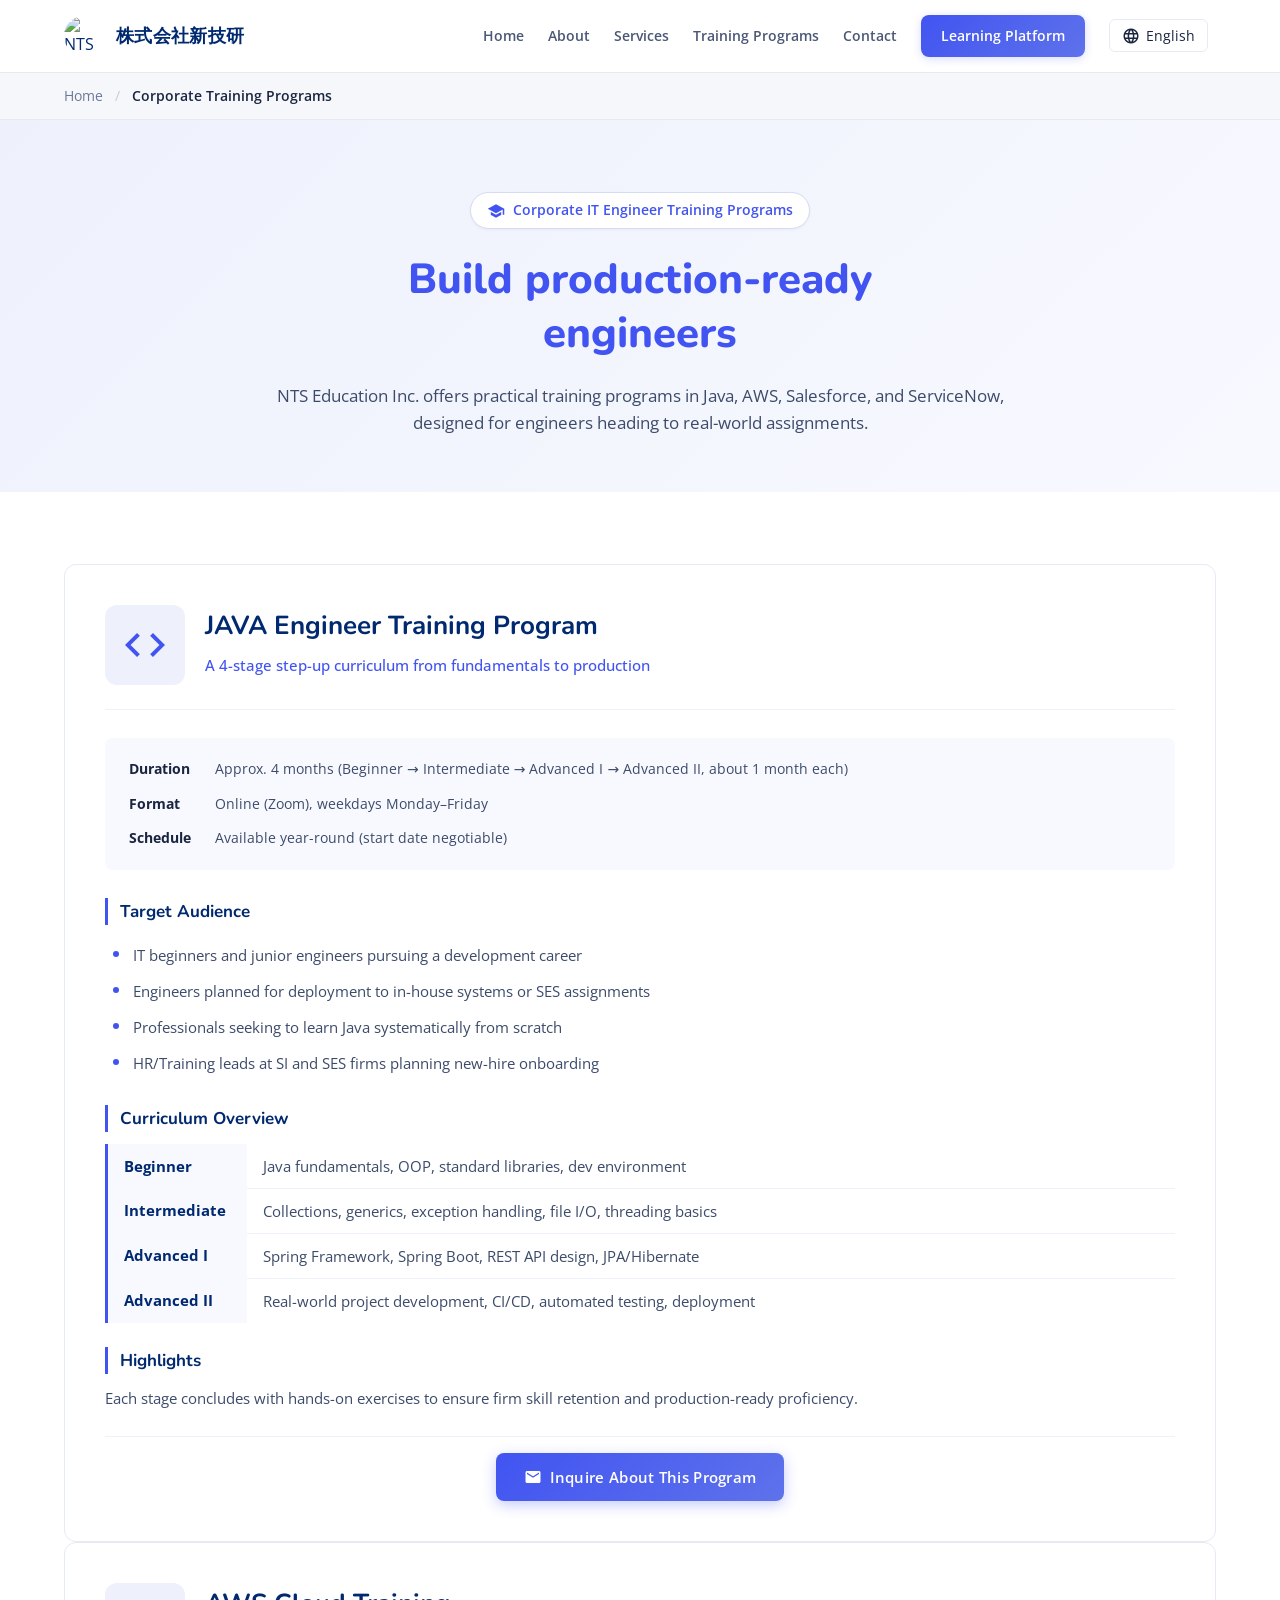
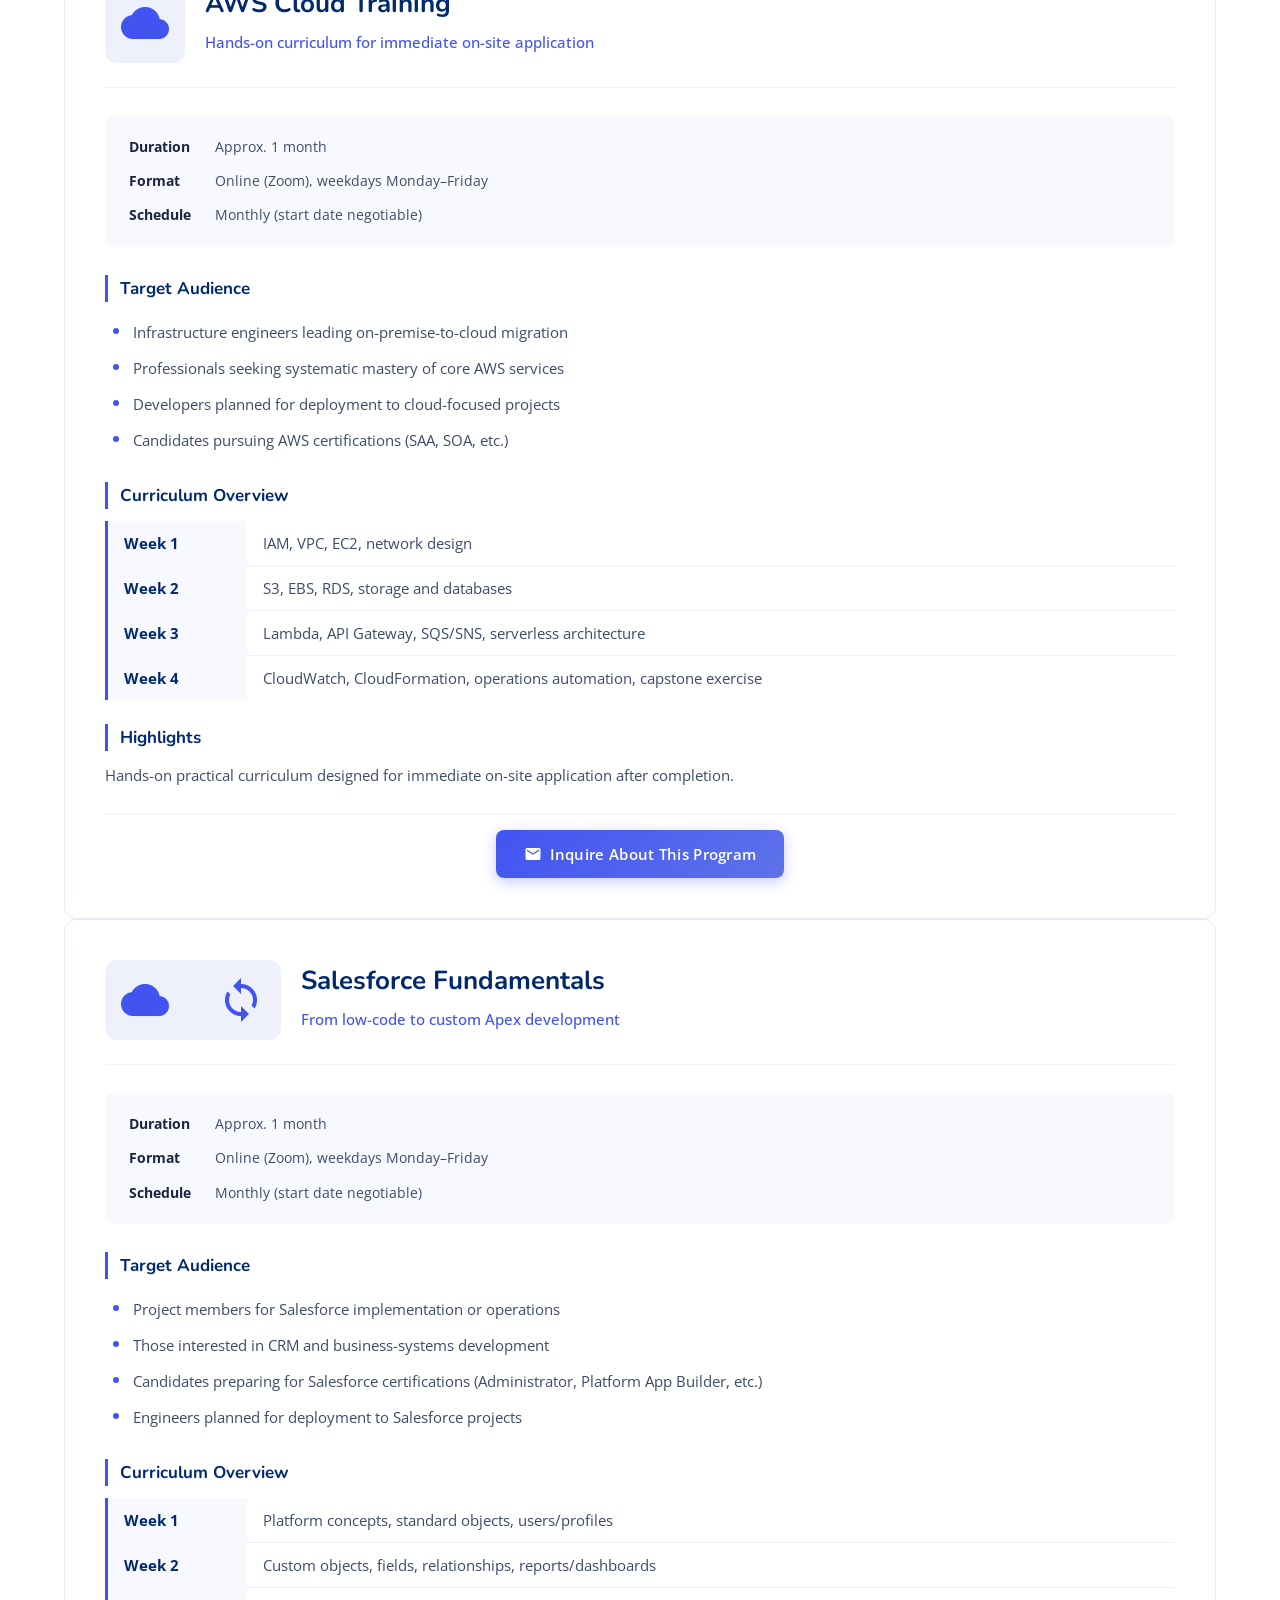
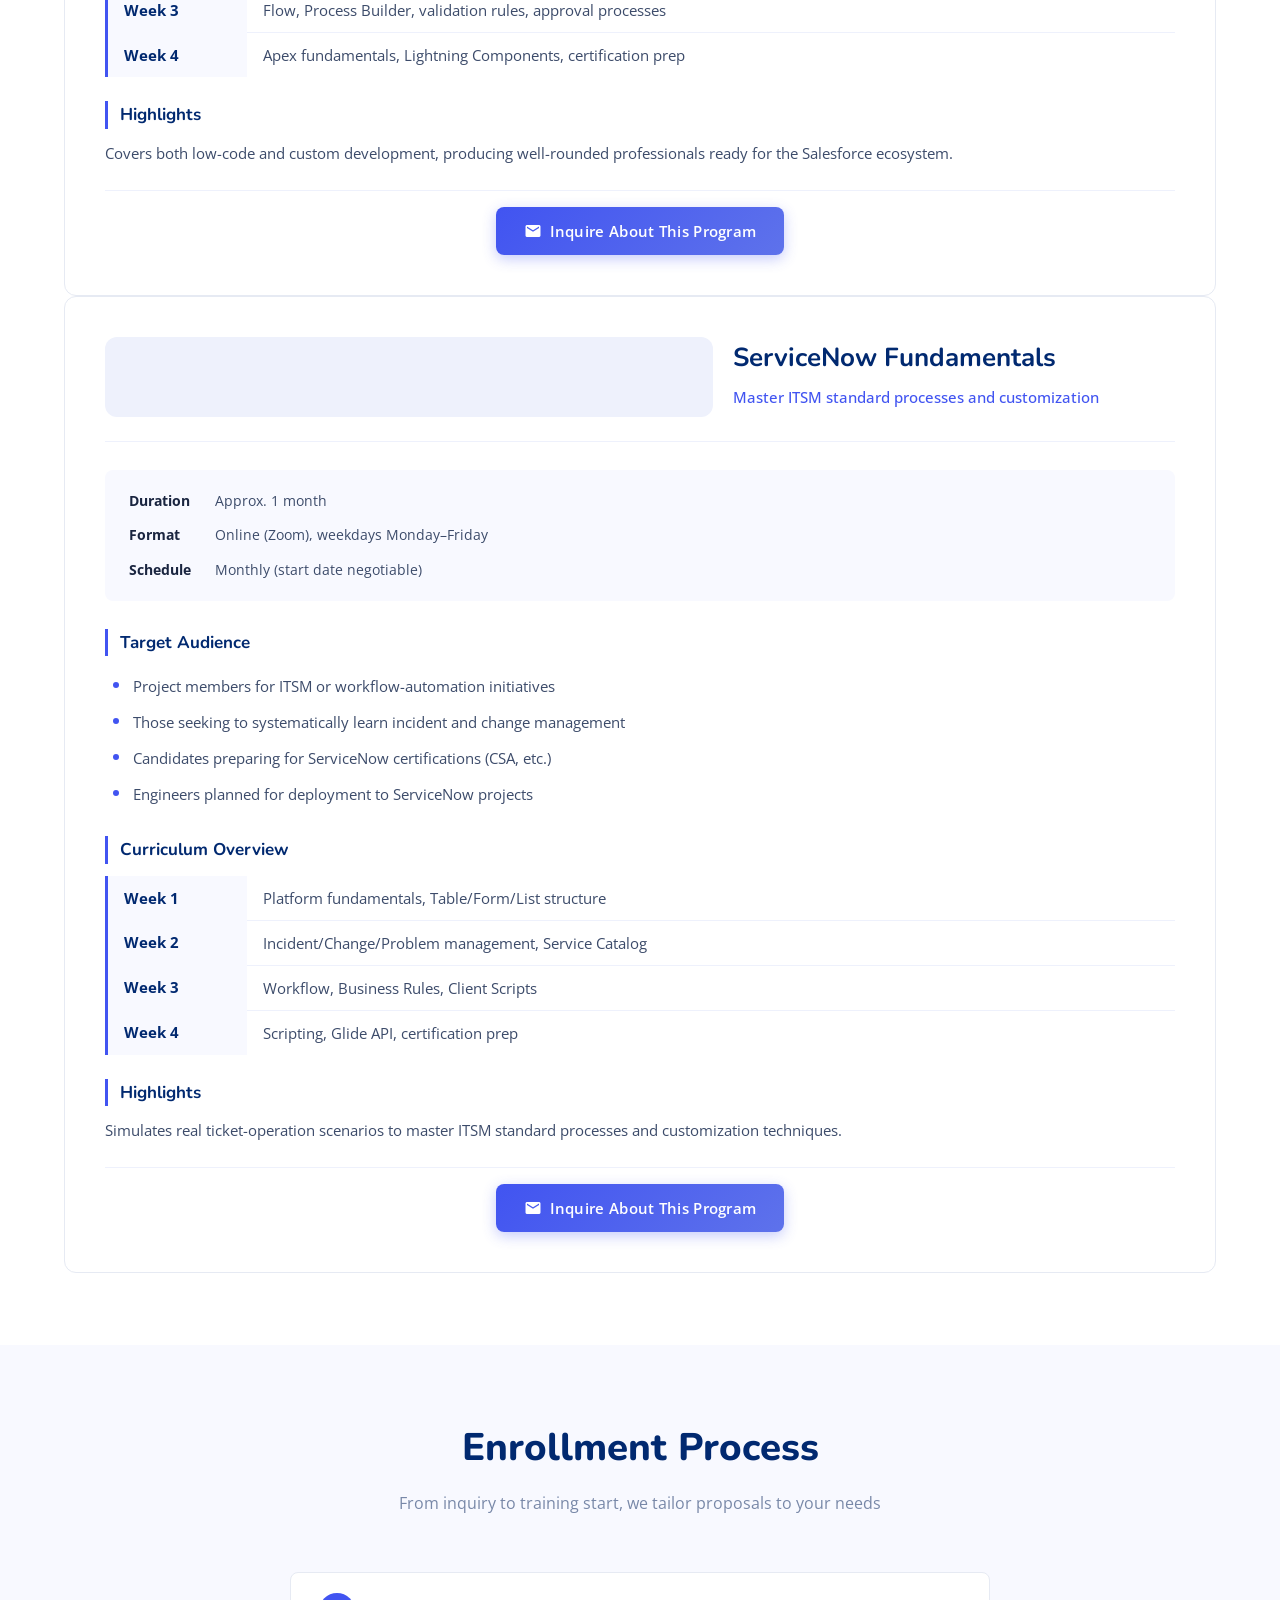
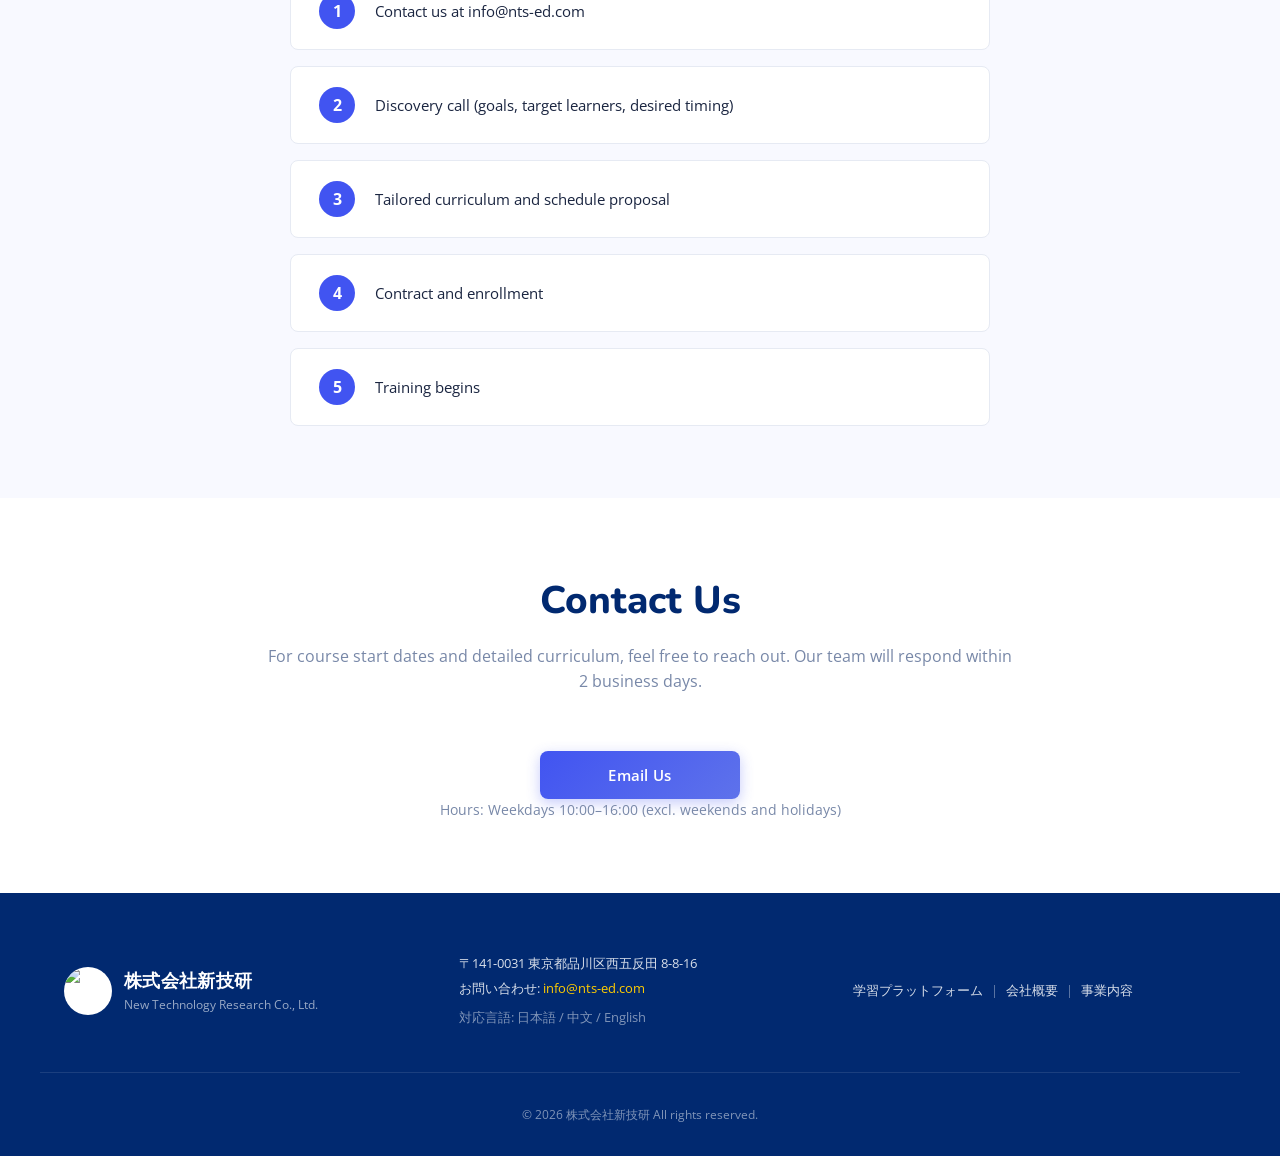
==== training-programs.html @ 1d61ea05 "feat: add corporate training programs page (JAVA/AWS/Salesforce/ServiceNow) New /training-programs.h" ====
<!DOCTYPE html>
<html lang="ja">

<head>
  <meta charset="utf-8">
  <meta content="width=device-width, initial-scale=1.0" name="viewport">

  <title>法人向け IT 研修プログラム — 株式会社新技研</title>
  <meta name="description" content="JAVA / AWS / Salesforce / ServiceNow の 4 分野で、企業の現場配属を見据えた実践的な研修プログラムを提供しています。">
  <meta name="keywords" content="IT研修, Java研修, AWS研修, Salesforce研修, ServiceNow研修, 法人研修, 企業研修, 株式会社新技研">

  <!-- Favicons -->
  <link href="assets/img/favicon.png" rel="icon">
  <link href="assets/img/apple-touch-icon.png" rel="apple-touch-icon">

  <!-- Google Fonts -->
  <link href="https://fonts.googleapis.com/css?family=Open+Sans:300,300i,400,400i,600,600i,700,700i|Nunito:300,300i,400,400i,600,600i,700,700i,800,800i&display=swap" rel="stylesheet">

  <!-- Material Icons -->
  <link href="https://fonts.googleapis.com/icon?family=Material+Icons" rel="stylesheet">

  <link href="assets/css/style.css" rel="stylesheet">
  <link href="assets/css/training-programs.css" rel="stylesheet">
</head>

<body>

  <!-- ======= Header ======= -->
  <header class="site-header">
    <div class="container header-inner">
      <a href="index.html" class="brand">
        <img src="assets/img/logo.png" alt="NTS" class="brand-icon">
        <span class="brand-name">株式会社新技研</span>
      </a>
      <nav class="header-nav">
        <a href="index.html" id="nav-home">トップ</a>
        <a href="index.html#about" id="nav-about">会社概要</a>
        <a href="index.html#services" id="nav-services">事業内容</a>
        <a href="training-programs.html" id="nav-training" class="active">研修プログラム</a>
        <a href="index.html#contact" id="nav-contact">お問い合わせ</a>
        <a href="https://learn.nts-ed.com" id="nav-platform" class="cta-link" target="_blank" rel="noopener">学習プラットフォーム</a>

        <div class="lang-switcher">
          <button class="lang-toggle" id="lang-toggle" aria-label="Language">
            <span class="material-icons">language</span>
            <span id="lang-current">日本語</span>
          </button>
          <div class="lang-menu" id="lang-menu">
            <button class="lang-option" data-lang="ja">日本語</button>
            <button class="lang-option" data-lang="zh">中文</button>
            <button class="lang-option" data-lang="en">English</button>
          </div>
        </div>
      </nav>
      <button class="mobile-toggle" aria-label="メニュー" onclick="document.querySelector('.header-nav').classList.toggle('open')">
        <span class="material-icons">menu</span>
      </button>
    </div>
  </header>

  <!-- ======= Breadcrumb ======= -->
  <nav class="breadcrumb">
    <div class="container breadcrumb-inner">
      <a href="index.html" id="breadcrumb-home">トップ</a>
      <span class="breadcrumb-sep">/</span>
      <span class="breadcrumb-current" id="breadcrumb-current">法人向け研修プログラム</span>
    </div>
  </nav>

  <main>
    <!-- ======= Hero ======= -->
    <section class="training-hero">
      <div class="container">
        <div class="hero-badge">
          <span class="material-icons">school</span>
          <span id="hero-badge">法人向け IT 研修プログラム</span>
        </div>
        <h1 class="hero-title">
          <span id="hero-title-1">実務で即戦力となる</span><br>
          <span id="hero-title-2">エンジニアを育成</span>
        </h1>
        <p class="hero-subtitle" id="hero-subtitle">
          株式会社新技研（NTS Education）は、Java / AWS / Salesforce / ServiceNow の 4 分野で、企業の現場配属を見据えた実践的な研修プログラムを提供しています。
        </p>
      </div>
    </section>

    <!-- ======= Programs ======= -->
    <section class="programs-section">
      <div class="container">
        <div id="programs-list"></div>
      </div>
    </section>

    <!-- ======= Flow ======= -->
    <section class="flow-section">
      <div class="container">
        <h2 class="section-title text-center" id="flow-title">受講までの流れ</h2>
        <p class="section-subtitle text-center" id="flow-subtitle">お問い合わせから受講開始まで、個別のご要望に合わせてご提案します</p>
        <ol class="flow-steps" id="flow-steps"></ol>
      </div>
    </section>

    <!-- ======= Contact ======= -->
    <section class="training-contact">
      <div class="container narrow text-center">
        <h2 class="section-title" id="contact-title">お問い合わせ</h2>
        <p class="section-subtitle" id="contact-subtitle">
          各コースの開講時期や詳細カリキュラムについては、お気軽にお問い合わせください。担当者より 2 営業日以内にご連絡いたします。
        </p>
        <a href="mailto:info@nts-ed.com" class="btn btn-primary" id="contact-button">メールで問い合わせる</a>
        <p class="contact-hours" id="contact-hours">受付時間: 平日 10:00〜16:00（土日祝を除く）</p>
      </div>
    </section>
  </main>

  <!-- ======= Footer ======= -->
  <footer class="site-footer">
    <div class="container footer-inner">
      <div class="footer-brand">
        <img src="assets/img/logo.png" alt="NTS" class="brand-icon">
        <div>
          <div class="brand-name">株式会社新技研</div>
          <div class="brand-en">New Technology Research Co., Ltd.</div>
        </div>
      </div>
      <div class="footer-info">
        <p>〒141-0031 東京都品川区西五反田 8-8-16</p>
        <p>お問い合わせ: <a href="mailto:info@nts-ed.com">info&#64;nts-ed.com</a></p>
        <p class="footer-meta">対応言語: 日本語 / 中文 / English</p>
      </div>
      <div class="footer-links">
        <a href="https://learn.nts-ed.com" target="_blank" rel="noopener">学習プラットフォーム</a>
        <span class="sep">|</span>
        <a href="index.html#about">会社概要</a>
        <span class="sep">|</span>
        <a href="index.html#services">事業内容</a>
      </div>
    </div>
    <div class="copyright">
      &copy; <span id="year"></span> 株式会社新技研 All rights reserved.
    </div>
  </footer>

  <script src="assets/js/training-programs.js"></script>
</body>

</html>
---- assets/css/style.css ----
/*
 * NTS Education — clean professional landing page
 * Matches the style of learn.nts-ed.com (Edu B2C LandingPage)
 */

* {
  box-sizing: border-box;
  margin: 0;
  padding: 0;
}

html {
  scroll-behavior: smooth;
}

body {
  font-family: 'Open Sans', system-ui, -apple-system, sans-serif;
  color: #1a2540;
  line-height: 1.6;
  background: #fff;
}

a {
  color: #4154f1;
  text-decoration: none;
  transition: color 0.2s;
}

a:hover {
  color: #5e72eb;
}

img {
  max-width: 100%;
  display: block;
}

.container {
  max-width: 1200px;
  margin: 0 auto;
  padding: 0 24px;
}
.container.narrow {
  max-width: 800px;
}
.text-center {
  text-align: center;
}

/* ── Header ─────────────────────────────── */
.site-header {
  position: sticky;
  top: 0;
  z-index: 100;
  background: rgba(255, 255, 255, 0.95);
  backdrop-filter: saturate(180%) blur(10px);
  border-bottom: 1px solid #e6eaf3;
}

.header-inner {
  display: flex;
  justify-content: space-between;
  align-items: center;
  height: 72px;
  flex-wrap: wrap;
  gap: 12px;
}

.brand {
  display: flex;
  align-items: center;
  gap: 12px;
  color: #012970;
}

.brand-icon {
  width: 40px;
  height: 40px;
  border-radius: 50%;
  background: #fff;
}

.brand-name {
  font-size: 18px;
  font-weight: 700;
  letter-spacing: 0.3px;
  font-family: 'Nunito', sans-serif;
}

.header-nav {
  display: flex;
  align-items: center;
  gap: 24px;
}

.header-nav a {
  color: #4a5876;
  font-size: 14px;
  font-weight: 600;
  padding: 8px 0;
  transition: color 0.2s;
}

.header-nav a:hover {
  color: #4154f1;
}

.header-nav a.cta-link {
  background: linear-gradient(135deg, #4154f1 0%, #5e72eb 100%);
  color: #fff;
  padding: 10px 20px;
  border-radius: 8px;
  box-shadow: 0 2px 8px rgba(65, 84, 241, 0.2);
}

.header-nav a.cta-link:hover {
  color: #fff;
  transform: translateY(-1px);
  box-shadow: 0 4px 12px rgba(65, 84, 241, 0.3);
}

.mobile-toggle {
  display: none;
  background: none;
  border: none;
  cursor: pointer;
  color: #012970;
}

/* ── Hero ───────────────────────────────── */
.hero {
  background: linear-gradient(135deg, #f5f7ff 0%, #e8f2ff 100%);
  padding: 96px 0 112px;
  text-align: center;
}

.hero-inner {
  max-width: 820px;
  margin: 0 auto;
}

.hero-badge {
  display: inline-flex;
  align-items: center;
  gap: 6px;
  padding: 8px 18px;
  background: #fff;
  border: 1px solid #d4dcef;
  border-radius: 999px;
  font-size: 13px;
  color: #012970;
  margin-bottom: 24px;
  box-shadow: 0 1px 3px rgba(1, 41, 112, 0.05);
}

.badge-icon {
  font-size: 16px;
  color: #4154f1;
}

.hero-title {
  font-size: clamp(2rem, 5vw, 3.4rem);
  font-weight: 800;
  line-height: 1.25;
  color: #012970;
  margin: 0 0 24px;
  font-family: 'Nunito', 'Open Sans', sans-serif;
}

.hero-highlight {
  background: linear-gradient(135deg, #4154f1 0%, #5e72eb 100%);
  -webkit-background-clip: text;
  background-clip: text;
  color: transparent;
}

.hero-subtitle {
  font-size: 18px;
  color: #4a5876;
  max-width: 680px;
  margin: 0 auto 16px;
}

.hero-note {
  font-size: 14px;
  color: #7888a8;
  max-width: 680px;
  margin: 0 auto 32px;
}

.hero-cta {
  display: flex;
  gap: 16px;
  justify-content: center;
  flex-wrap: wrap;
}

.btn {
  display: inline-flex;
  align-items: center;
  justify-content: center;
  min-width: 200px;
  height: 48px;
  padding: 0 28px;
  border-radius: 8px;
  font-size: 15px;
  font-weight: 600;
  letter-spacing: 0.3px;
  cursor: pointer;
  border: none;
  transition: transform 0.2s, box-shadow 0.2s;
  text-decoration: none;
}

.btn-primary {
  background: linear-gradient(135deg, #4154f1 0%, #5e72eb 100%);
  color: #fff;
  box-shadow: 0 4px 14px rgba(65, 84, 241, 0.3);
}

.btn-primary:hover {
  color: #fff;
  transform: translateY(-2px);
  box-shadow: 0 6px 18px rgba(65, 84, 241, 0.4);
}

.btn-outline {
  background: #fff;
  color: #4154f1;
  border: 2px solid #4154f1;
}

.btn-outline:hover {
  background: #f0f4ff;
  color: #4154f1;
  transform: translateY(-2px);
}

/* ── Section base ───────────────────────── */
.section {
  padding: 96px 0;
}

.section:nth-of-type(even) {
  background: #f7f9fc;
}

.section-title {
  text-align: center;
  font-size: clamp(1.8rem, 3vw, 2.4rem);
  font-weight: 800;
  color: #012970;
  margin: 0 0 12px;
  font-family: 'Nunito', sans-serif;
}

.section-subtitle {
  text-align: center;
  color: #7888a8;
  margin: 0 0 56px;
  font-size: 16px;
}

/* ── About ──────────────────────────────── */
.about-text {
  max-width: 760px;
  margin: 0 auto 48px;
  text-align: center;
}

.about-text p {
  color: #4a5876;
  font-size: 16px;
  margin-bottom: 16px;
  line-height: 1.8;
}

.company-info {
  max-width: 760px;
  margin: 0 auto;
  background: #fff;
  border: 1px solid #e6eaf3;
  border-radius: 12px;
  box-shadow: 0 2px 8px rgba(1, 41, 112, 0.04);
  overflow: hidden;
}

.company-info table {
  width: 100%;
  border-collapse: collapse;
}

.company-info th,
.company-info td {
  padding: 16px 24px;
  text-align: left;
  vertical-align: top;
  border-bottom: 1px solid #eef1f8;
  font-size: 14px;
}

.company-info tr:last-child th,
.company-info tr:last-child td {
  border-bottom: none;
}

.company-info th {
  width: 30%;
  background: #f7f9fc;
  color: #012970;
  font-weight: 700;
}

.company-info td {
  color: #4a5876;
}

/* ── Services ───────────────────────────── */
.services-grid {
  display: grid;
  grid-template-columns: repeat(auto-fit, minmax(300px, 1fr));
  gap: 24px;
}

.service-card {
  background: #fff;
  border: 1px solid #e6eaf3;
  border-radius: 12px;
  padding: 32px;
  text-align: center;
  box-shadow: 0 2px 8px rgba(1, 41, 112, 0.04);
  transition: transform 0.2s, box-shadow 0.2s;
}

.service-card:hover {
  transform: translateY(-3px);
  box-shadow: 0 8px 24px rgba(1, 41, 112, 0.08);
}

.service-icon-wrap {
  width: 64px;
  height: 64px;
  margin: 0 auto 20px;
  background: linear-gradient(135deg, #f0f4ff 0%, #e0eaff 100%);
  border-radius: 16px;
  display: flex;
  align-items: center;
  justify-content: center;
}

.service-icon {
  font-size: 32px;
  color: #4154f1;
}

.service-card h3 {
  font-size: 18px;
  font-weight: 700;
  color: #012970;
  margin: 0 0 12px;
}

.service-card p {
  color: #6b7a96;
  font-size: 14px;
  margin: 0;
  line-height: 1.7;
}

/* ── Features ───────────────────────────── */
.features-grid {
  display: grid;
  grid-template-columns: repeat(auto-fit, minmax(260px, 1fr));
  gap: 24px;
}

.feature-card {
  background: #fff;
  border: 1px solid #e6eaf3;
  border-radius: 12px;
  padding: 28px;
  text-align: center;
  box-shadow: 0 2px 8px rgba(1, 41, 112, 0.04);
  transition: transform 0.2s, box-shadow 0.2s;
}

.feature-card:hover {
  transform: translateY(-3px);
  box-shadow: 0 8px 24px rgba(1, 41, 112, 0.08);
}

.feature-icon {
  font-size: 40px;
  color: #4154f1;
  margin-bottom: 12px;
}

.feature-card h3 {
  font-size: 17px;
  font-weight: 700;
  color: #012970;
  margin: 0 0 8px;
}

.feature-card p {
  color: #6b7a96;
  font-size: 14px;
  margin: 0;
  line-height: 1.6;
}

/* ── Platform CTA ───────────────────────── */
.platform-cta {
  background: linear-gradient(135deg, #012970 0%, #4154f1 100%) !important;
  color: #fff;
}

.platform-cta h2 {
  color: #fff;
  font-size: clamp(1.6rem, 3vw, 2.2rem);
  font-weight: 800;
  margin: 0 0 16px;
  font-family: 'Nunito', sans-serif;
}

.platform-cta p {
  color: rgba(255, 255, 255, 0.9);
  font-size: 16px;
  margin: 0 0 32px;
  line-height: 1.8;
}

.platform-cta strong {
  color: #ffcc00;
}

.platform-cta .btn-primary {
  background: #fff;
  color: #4154f1;
}

.platform-cta .btn-primary:hover {
  color: #4154f1;
}

/* ── Contact ────────────────────────────── */
.contact-info {
  margin-top: 24px;
}

.contact-email {
  display: inline-flex;
  align-items: center;
  gap: 8px;
  font-size: 18px;
  font-weight: 600;
  color: #4154f1;
  padding: 12px 24px;
  border: 2px solid #4154f1;
  border-radius: 999px;
  margin-bottom: 16px;
  transition: background 0.2s, transform 0.2s;
}

.contact-email:hover {
  background: #f0f4ff;
  transform: translateY(-1px);
}

.contact-email .material-icons {
  font-size: 20px;
}

.contact-hours {
  color: #7888a8;
  font-size: 14px;
  margin: 0;
}

/* ── Footer ─────────────────────────────── */
.site-footer {
  background: #012970;
  color: rgba(255, 255, 255, 0.85);
  padding: 56px 0 32px;
}

.footer-inner {
  display: grid;
  grid-template-columns: repeat(auto-fit, minmax(240px, 1fr));
  gap: 32px;
  margin-bottom: 40px;
}

.footer-brand {
  display: flex;
  align-items: center;
  gap: 12px;
}

.footer-brand .brand-icon {
  width: 48px;
  height: 48px;
}

.footer-brand .brand-name {
  font-size: 18px;
  font-weight: 700;
  color: #fff;
  font-family: 'Nunito', sans-serif;
}

.footer-brand .brand-en {
  font-size: 12px;
  color: rgba(255, 255, 255, 0.6);
}

.footer-info p {
  margin: 4px 0;
  font-size: 13px;
}

.footer-info a {
  color: #ffcc00;
}

.footer-info a:hover {
  color: #fff;
}

.footer-meta {
  color: rgba(255, 255, 255, 0.5);
  font-size: 12px;
  margin-top: 8px !important;
}

.footer-links {
  display: flex;
  flex-wrap: wrap;
  gap: 8px;
  align-items: center;
  font-size: 13px;
}

.footer-links a {
  color: rgba(255, 255, 255, 0.85);
}

.footer-links a:hover {
  color: #fff;
}

.footer-links .sep {
  color: rgba(255, 255, 255, 0.4);
}

.copyright {
  text-align: center;
  font-size: 12px;
  color: rgba(255, 255, 255, 0.5);
  border-top: 1px solid rgba(255, 255, 255, 0.1);
  padding-top: 32px;
  max-width: 1200px;
  margin: 0 auto;
  padding-left: 24px;
  padding-right: 24px;
}

/* ── Responsive ─────────────────────────── */
@media (max-width: 768px) {
  .header-nav {
    display: none;
    position: absolute;
    top: 72px;
    left: 0;
    right: 0;
    background: #fff;
    flex-direction: column;
    padding: 16px 24px;
    gap: 12px;
    border-bottom: 1px solid #e6eaf3;
    box-shadow: 0 4px 12px rgba(0, 0, 0, 0.05);
  }

  .header-nav.open {
    display: flex;
  }

  .header-nav a.cta-link {
    text-align: center;
  }

  .mobile-toggle {
    display: block;
  }

  .hero {
    padding: 64px 0 80px;
  }

  .section {
    padding: 64px 0;
  }

  .section-title {
    margin-bottom: 8px;
  }

  .section-subtitle {
    margin-bottom: 40px;
  }

  .btn {
    min-width: 180px;
  }

  .footer-inner {
    text-align: center;
  }

  .footer-brand {
    justify-content: center;
  }

  .footer-links {
    justify-content: center;
  }
}
---- assets/css/training-programs.css ----
/*
 * NTS Education — Training programs page styles.
 * Extends style.css. Keeps the same tokens: #4154f1 primary, #012970 dark, #1a2540 text.
 */

/* ── Language switcher (header) ─────────── */
.lang-switcher {
  position: relative;
  margin-right: 8px;
}

.lang-toggle {
  display: inline-flex;
  align-items: center;
  gap: 6px;
  background: none;
  border: 1px solid #e6eaf3;
  border-radius: 6px;
  padding: 6px 12px;
  font-family: inherit;
  font-size: 14px;
  color: #1a2540;
  cursor: pointer;
  transition: border-color 0.2s, background 0.2s;
}

.lang-toggle:hover {
  border-color: #4154f1;
  background: #f5f7fb;
}

.lang-toggle .material-icons {
  font-size: 18px;
}

.lang-menu {
  display: none;
  position: absolute;
  top: calc(100% + 4px);
  right: 0;
  min-width: 140px;
  background: #fff;
  border: 1px solid #e6eaf3;
  border-radius: 6px;
  box-shadow: 0 4px 16px rgba(0, 0, 0, 0.08);
  z-index: 100;
  overflow: hidden;
}

.lang-menu.open {
  display: block;
}

.lang-option {
  display: block;
  width: 100%;
  padding: 10px 16px;
  background: none;
  border: none;
  text-align: left;
  font-family: inherit;
  font-size: 14px;
  color: #1a2540;
  cursor: pointer;
  transition: background 0.15s;
}

.lang-option:hover {
  background: #f5f7fb;
}

.lang-option.active {
  background: #eef1fc;
  color: #4154f1;
  font-weight: 600;
}

/* ── Breadcrumb ─────────────────────────── */
.breadcrumb {
  background: #f5f7fb;
  padding: 12px 0;
  font-size: 14px;
  border-bottom: 1px solid #e6eaf3;
}

.breadcrumb-inner {
  color: #6b7897;
}

.breadcrumb-inner a {
  color: #6b7897;
}

.breadcrumb-inner a:hover {
  color: #4154f1;
}

.breadcrumb-sep {
  margin: 0 8px;
  color: #c5ccdc;
}

.breadcrumb-current {
  color: #1a2540;
  font-weight: 600;
}

/* ── Hero (smaller than index.html's hero) ── */
.training-hero {
  background: linear-gradient(135deg, #eef1fc 0%, #f8f9ff 100%);
  padding: 72px 0 56px;
  text-align: center;
}

.training-hero .hero-badge {
  display: inline-flex;
  align-items: center;
  gap: 8px;
  background: #fff;
  border: 1px solid #d5dcf0;
  border-radius: 999px;
  padding: 6px 16px;
  font-size: 14px;
  color: #4154f1;
  font-weight: 600;
  margin-bottom: 24px;
}

.training-hero .hero-badge .material-icons {
  font-size: 18px;
}

.training-hero .hero-title {
  font-family: 'Nunito', 'Open Sans', sans-serif;
  font-size: 42px;
  font-weight: 800;
  line-height: 1.3;
  color: #012970;
  margin-bottom: 20px;
}

.training-hero .hero-title br + span,
.training-hero .hero-title > span {
  color: #4154f1;
}

.training-hero .hero-subtitle {
  font-size: 17px;
  color: #3c4b6a;
  max-width: 800px;
  margin: 0 auto;
}

/* ── Programs section ───────────────────── */
.programs-section {
  padding: 72px 0;
  background: #fff;
}

.programs-list {
  display: flex;
  flex-direction: column;
  gap: 40px;
  margin-top: 48px;
}

.program-card {
  background: #fff;
  border: 1px solid #e6eaf3;
  border-radius: 12px;
  padding: 40px;
  transition: box-shadow 0.2s, border-color 0.2s;
  scroll-margin-top: 80px;
}

.program-card:hover {
  box-shadow: 0 8px 24px rgba(65, 84, 241, 0.08);
  border-color: #c5ccdc;
}

.program-head {
  display: flex;
  align-items: flex-start;
  gap: 20px;
  margin-bottom: 28px;
  padding-bottom: 24px;
  border-bottom: 1px solid #eef1fc;
}

.program-icon {
  font-size: 48px;
  color: #4154f1;
  background: #eef1fc;
  border-radius: 12px;
  padding: 16px;
  flex-shrink: 0;
}

.program-head-text h3 {
  font-family: 'Nunito', 'Open Sans', sans-serif;
  font-size: 26px;
  font-weight: 700;
  color: #012970;
  margin-bottom: 6px;
}

.program-tagline {
  color: #4154f1;
  font-size: 15px;
  font-weight: 500;
}

.program-meta {
  display: grid;
  grid-template-columns: max-content 1fr;
  gap: 12px 24px;
  margin-bottom: 28px;
  padding: 20px 24px;
  background: #f8f9ff;
  border-radius: 8px;
}

.program-meta dt {
  font-weight: 700;
  color: #1a2540;
  font-size: 14px;
}

.program-meta dd {
  color: #3c4b6a;
  font-size: 14px;
}

.program-section {
  margin-bottom: 24px;
}

.program-section:last-of-type {
  margin-bottom: 32px;
}

.program-section h4 {
  font-family: 'Nunito', 'Open Sans', sans-serif;
  font-size: 17px;
  font-weight: 700;
  color: #012970;
  margin-bottom: 12px;
  padding-left: 12px;
  border-left: 3px solid #4154f1;
}

.program-target {
  list-style: none;
  padding: 0;
}

.program-target li {
  padding: 6px 0 6px 28px;
  position: relative;
  color: #3c4b6a;
  font-size: 15px;
}

.program-target li::before {
  content: '';
  position: absolute;
  left: 8px;
  top: 14px;
  width: 6px;
  height: 6px;
  border-radius: 50%;
  background: #4154f1;
}

.program-curriculum {
  width: 100%;
  border-collapse: collapse;
  font-size: 15px;
}

.program-curriculum th {
  width: 140px;
  text-align: left;
  padding: 10px 16px;
  background: #f8f9ff;
  border-left: 3px solid #4154f1;
  font-weight: 700;
  color: #012970;
  vertical-align: top;
}

.program-curriculum td {
  padding: 10px 16px;
  color: #3c4b6a;
  vertical-align: top;
  border-bottom: 1px solid #eef1fc;
}

.program-curriculum tr:last-child td,
.program-curriculum tr:last-child th {
  border-bottom: none;
}

.program-summary {
  color: #3c4b6a;
  font-size: 15px;
  line-height: 1.7;
}

.program-cta {
  text-align: center;
  padding-top: 16px;
  border-top: 1px solid #eef1fc;
}

.program-cta .btn {
  display: inline-flex;
  align-items: center;
  gap: 8px;
}

.program-cta .btn .material-icons {
  font-size: 18px;
}

/* ── Flow section ───────────────────────── */
.flow-section {
  background: #f8f9ff;
  padding: 72px 0;
}

.flow-steps {
  list-style: none;
  padding: 0;
  max-width: 700px;
  margin: 40px auto 0;
  display: flex;
  flex-direction: column;
  gap: 16px;
}

.flow-step {
  display: flex;
  align-items: center;
  gap: 20px;
  padding: 20px 28px;
  background: #fff;
  border: 1px solid #e6eaf3;
  border-radius: 8px;
}

.flow-step-num {
  width: 36px;
  height: 36px;
  flex-shrink: 0;
  background: #4154f1;
  color: #fff;
  border-radius: 50%;
  display: flex;
  align-items: center;
  justify-content: center;
  font-weight: 700;
  font-size: 16px;
}

.flow-step-text {
  color: #1a2540;
  font-size: 15px;
}

/* ── Contact section ────────────────────── */
.training-contact {
  background: #fff;
  padding: 72px 0;
}

.training-contact .contact-info {
  margin-top: 32px;
}

/* ── Responsive ─────────────────────────── */
@media (max-width: 768px) {
  .training-hero {
    padding: 48px 0 40px;
  }
  .training-hero .hero-title {
    font-size: 30px;
  }
  .training-hero .hero-subtitle {
    font-size: 15px;
  }

  .program-card {
    padding: 24px;
  }

  .program-head {
    gap: 14px;
    margin-bottom: 20px;
    padding-bottom: 18px;
  }

  .program-icon {
    font-size: 36px;
    padding: 10px;
  }

  .program-head-text h3 {
    font-size: 20px;
  }

  .program-meta {
    grid-template-columns: 1fr;
    gap: 4px 0;
    padding: 16px;
  }

  .program-meta dt {
    margin-top: 8px;
  }

  .program-meta dt:first-child {
    margin-top: 0;
  }

  .program-curriculum th {
    width: 90px;
    font-size: 14px;
    padding: 8px 10px;
  }

  .program-curriculum td {
    font-size: 14px;
    padding: 8px 10px;
  }

  .flow-step {
    padding: 14px 18px;
    gap: 14px;
  }

  .lang-toggle {
    padding: 4px 8px;
    font-size: 13px;
  }
}
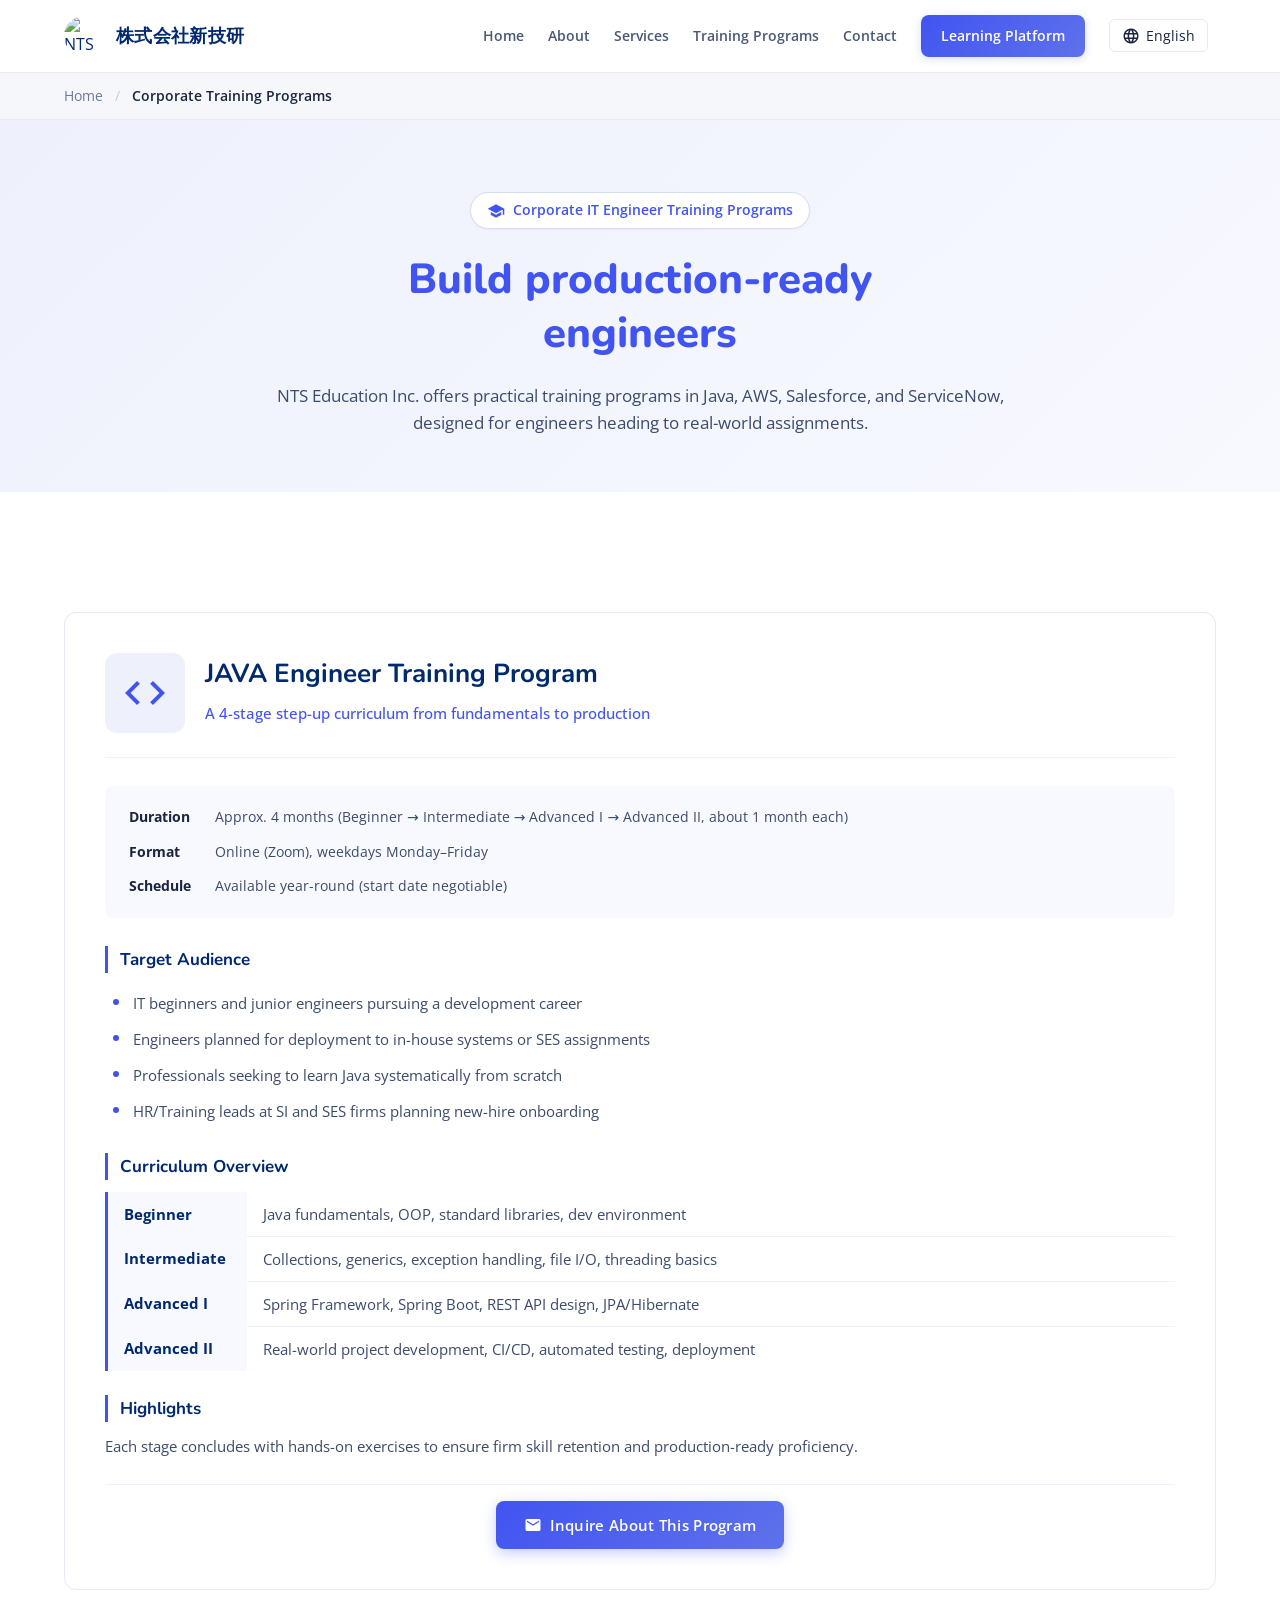
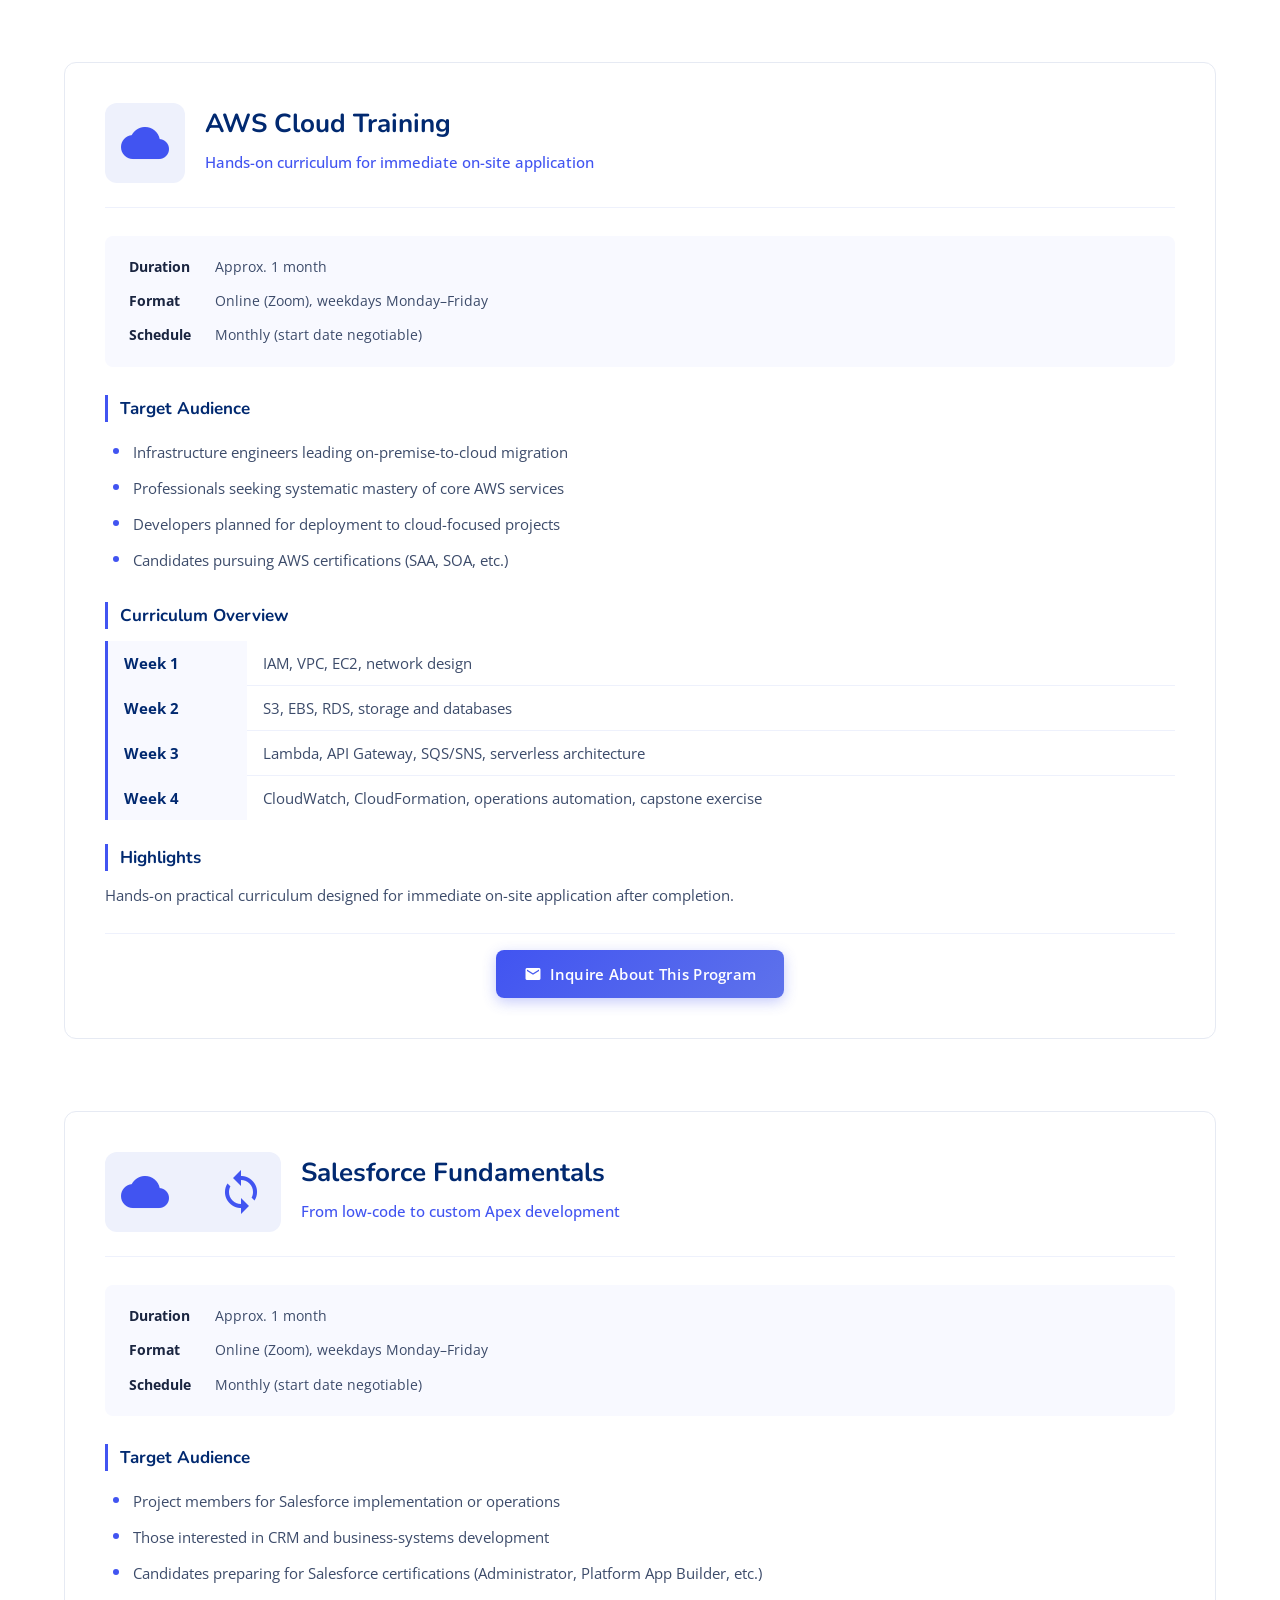
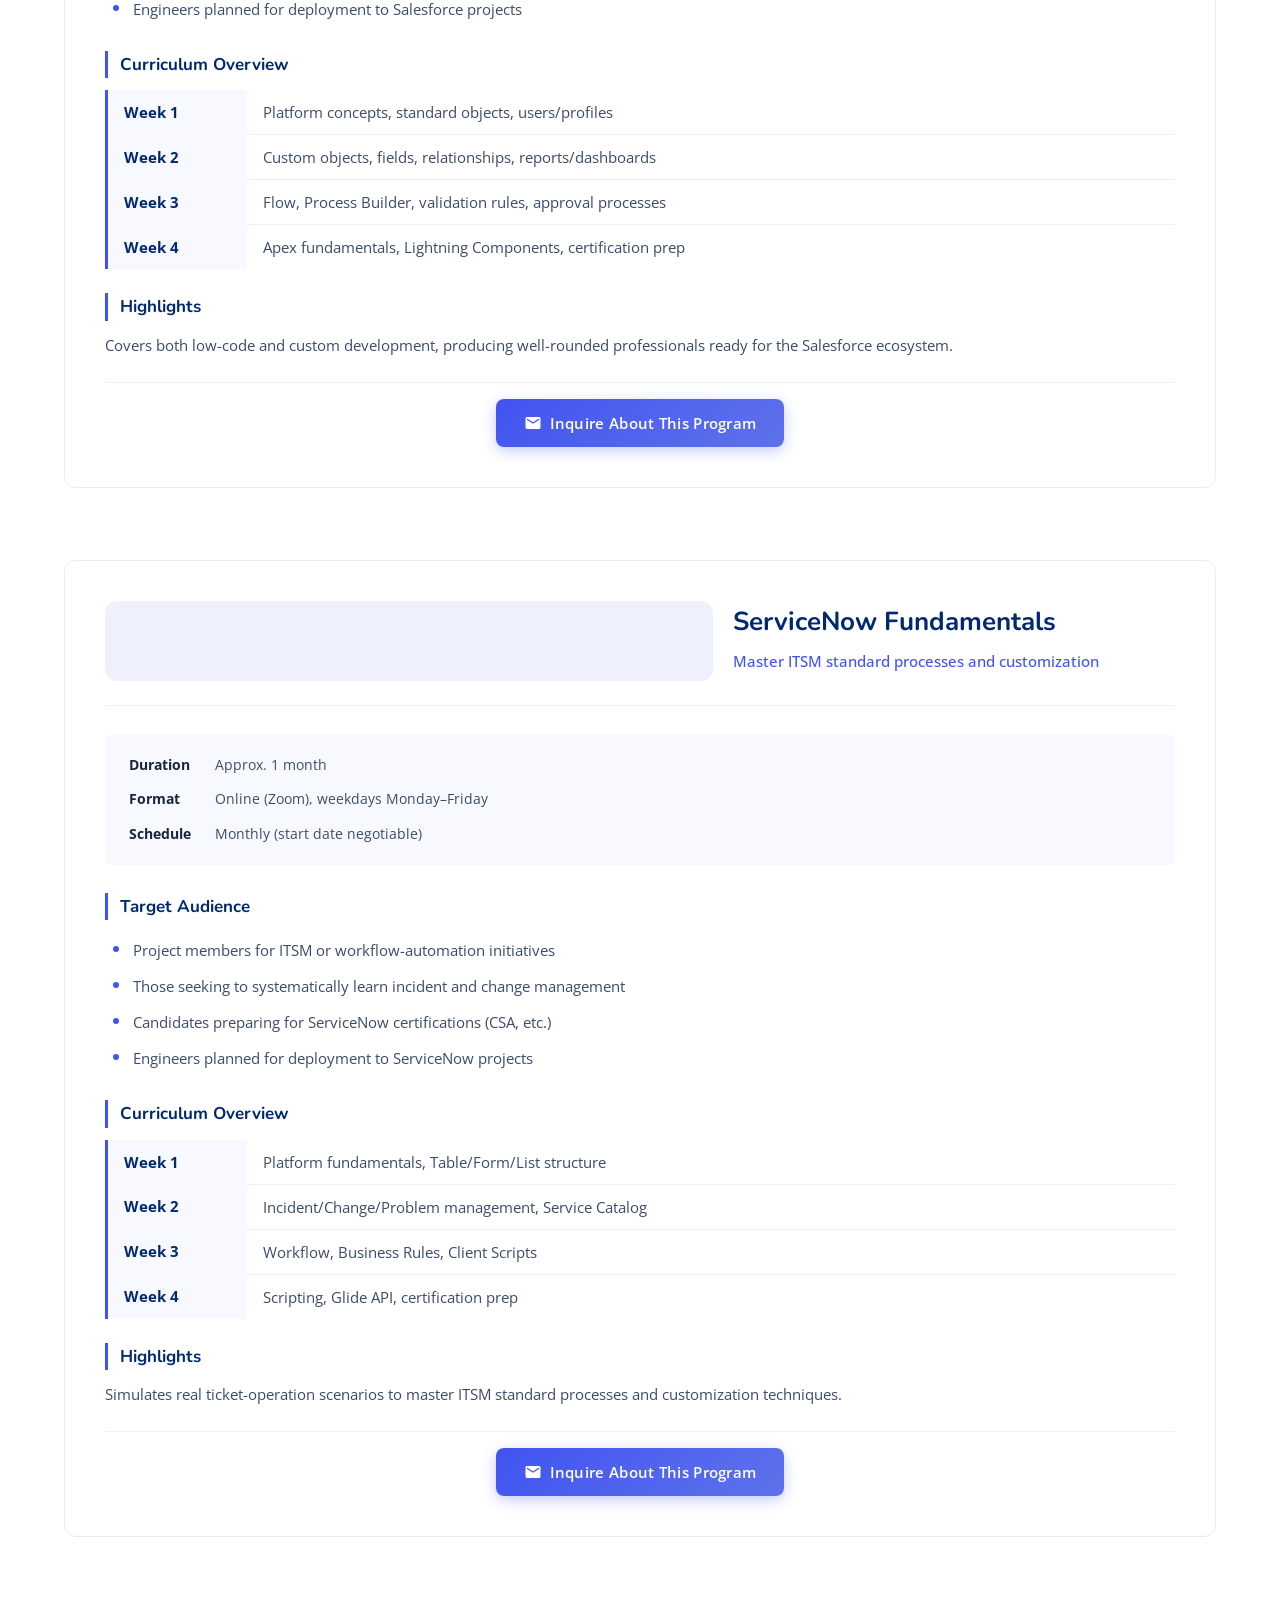
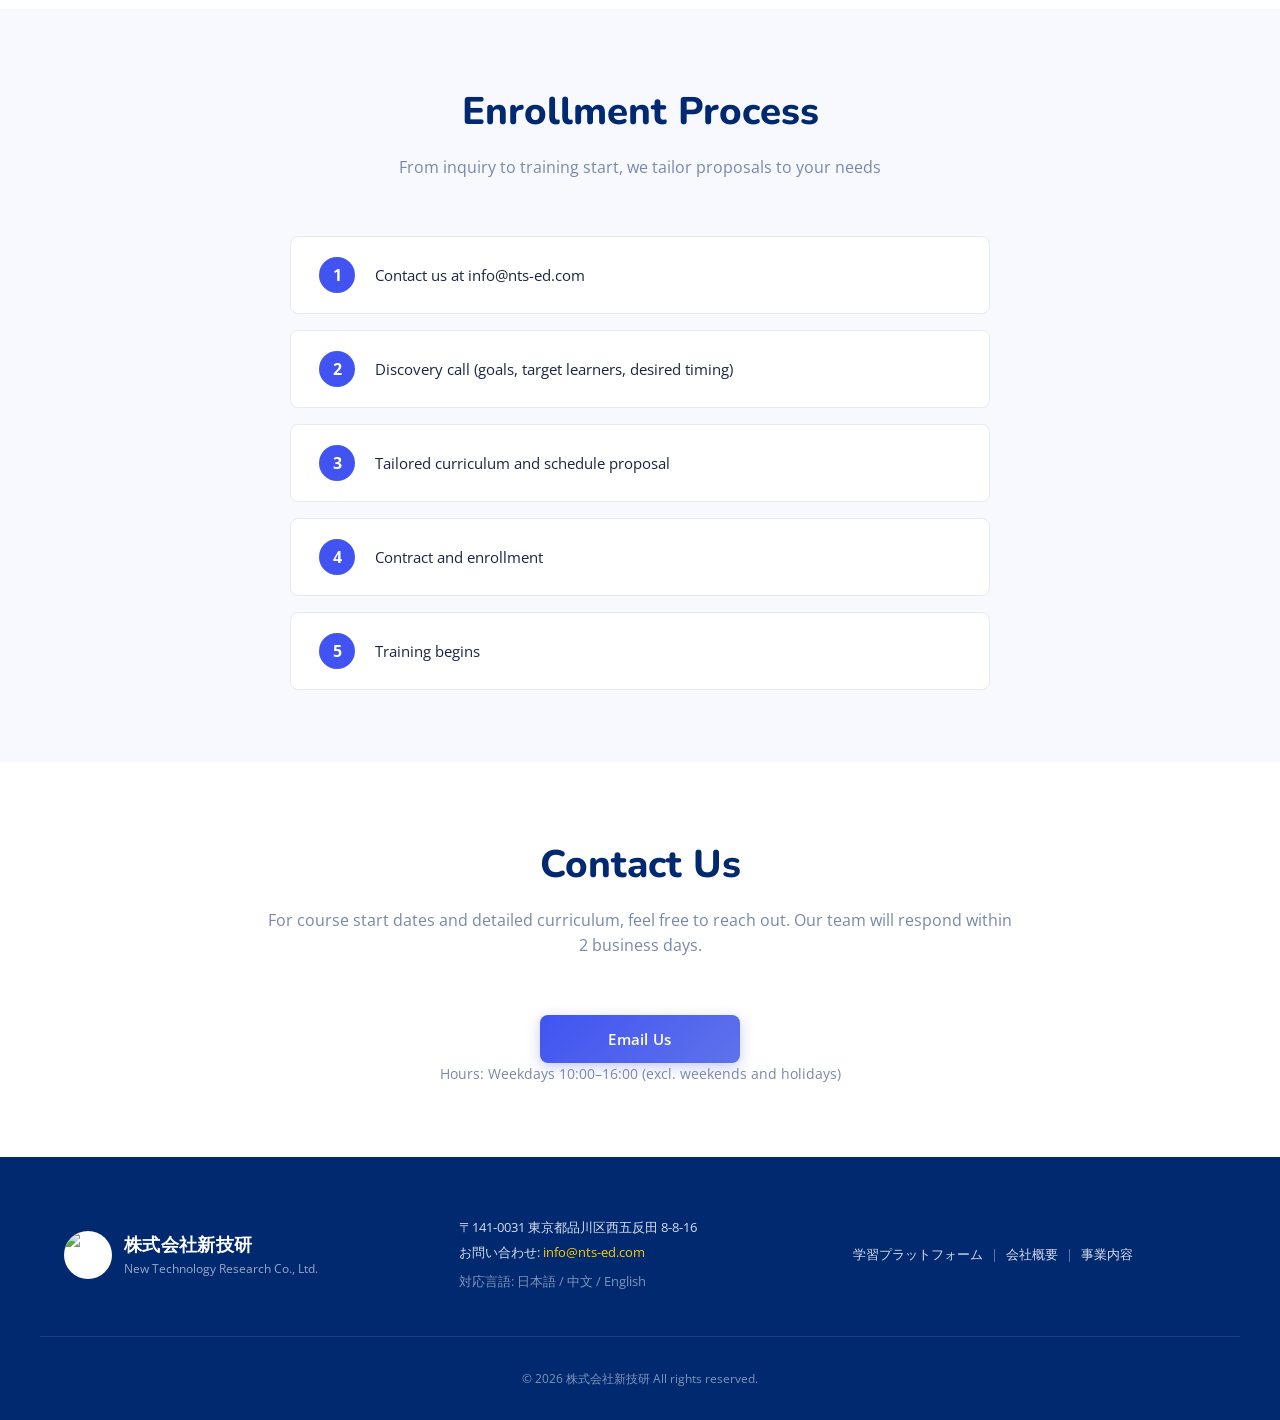
==== commit 6516e7d3: "fix(training): restore program-card spacing (css class mismatch) The CSS selector `.programs-list` d" ====
--- a/training-programs.html
+++ b/training-programs.html
@@ -9,9 +9,151 @@
   <meta name="description" content="JAVA / AWS / Salesforce / ServiceNow の 4 分野で、企業の現場配属を見据えた実践的な研修プログラムを提供しています。">
   <meta name="keywords" content="IT研修, Java研修, AWS研修, Salesforce研修, ServiceNow研修, 法人研修, 企業研修, 株式会社新技研">
 
+  <!-- Canonical -->
+  <link rel="canonical" href="https://nts-ed.com/training-programs.html">
+
+  <!-- Open Graph -->
+  <meta property="og:type" content="website">
+  <meta property="og:url" content="https://nts-ed.com/training-programs.html">
+  <meta property="og:title" content="法人向け IT 研修プログラム — 株式会社新技研">
+  <meta property="og:description" content="JAVA / AWS / Salesforce / ServiceNow の 4 分野で、企業の現場配属を見据えた実践的な研修プログラムを提供しています。">
+  <meta property="og:site_name" content="株式会社新技研">
+  <meta property="og:locale" content="ja_JP">
+  <meta property="og:locale:alternate" content="zh_CN">
+  <meta property="og:locale:alternate" content="en_US">
+  <meta property="og:image" content="https://nts-ed.com/assets/img/logo.png">
+
+  <!-- Twitter Card -->
+  <meta name="twitter:card" content="summary">
+  <meta name="twitter:title" content="法人向け IT 研修プログラム — 株式会社新技研">
+  <meta name="twitter:description" content="JAVA / AWS / Salesforce / ServiceNow の 4 分野で、実践的な研修プログラムを提供しています。">
+  <meta name="twitter:image" content="https://nts-ed.com/assets/img/logo.png">
+
   <!-- Favicons -->
   <link href="assets/img/favicon.png" rel="icon">
   <link href="assets/img/apple-touch-icon.png" rel="apple-touch-icon">
+
+  <!-- JSON-LD: Organization + 4 Courses -->
+  <script type="application/ld+json">
+  {
+    "@context": "https://schema.org",
+    "@graph": [
+      {
+        "@type": "Organization",
+        "@id": "https://nts-ed.com/#organization",
+        "name": "株式会社新技研",
+        "alternateName": "NTS Education",
+        "url": "https://nts-ed.com",
+        "logo": "https://nts-ed.com/assets/img/logo.png",
+        "email": "info@nts-ed.com",
+        "address": {
+          "@type": "PostalAddress",
+          "postalCode": "141-0031",
+          "addressCountry": "JP",
+          "addressRegion": "東京都",
+          "addressLocality": "品川区",
+          "streetAddress": "西五反田 8-8-16"
+        },
+        "description": "株式会社新技研は、即戦力 IT 人材を育成する教育サービスと、企業向け AI ソリューション・アプリケーション開発を提供しています。"
+      },
+      {
+        "@type": "Course",
+        "name": "JAVA エンジニア育成コース",
+        "description": "Java の基礎から Spring Framework / Spring Boot を使った実践開発まで、4 段階のステップアップ型カリキュラムで即戦力エンジニアを育成します。",
+        "provider": { "@id": "https://nts-ed.com/#organization" },
+        "url": "https://nts-ed.com/training-programs.html#program-java",
+        "educationalLevel": "Beginner to Advanced",
+        "timeRequired": "P4M",
+        "courseMode": "online",
+        "inLanguage": "ja",
+        "hasCourseInstance": {
+          "@type": "CourseInstance",
+          "courseMode": "online",
+          "courseWorkload": "PT8H",
+          "location": { "@type": "VirtualLocation", "url": "https://zoom.us" }
+        },
+        "offers": {
+          "@type": "Offer",
+          "category": "Corporate training",
+          "availability": "https://schema.org/InStock"
+        }
+      },
+      {
+        "@type": "Course",
+        "name": "AWS クラウド研修コース",
+        "description": "AWS の主要サービス（EC2 / S3 / RDS / VPC / IAM 等）をハンズオンで学び、クラウド案件で即戦力となるエンジニアを育成します。",
+        "provider": { "@id": "https://nts-ed.com/#organization" },
+        "url": "https://nts-ed.com/training-programs.html#program-aws",
+        "educationalLevel": "Intermediate",
+        "timeRequired": "P1M",
+        "courseMode": "online",
+        "inLanguage": "ja",
+        "hasCourseInstance": {
+          "@type": "CourseInstance",
+          "courseMode": "online",
+          "courseWorkload": "PT8H",
+          "location": { "@type": "VirtualLocation", "url": "https://zoom.us" }
+        },
+        "offers": {
+          "@type": "Offer",
+          "category": "Corporate training",
+          "availability": "https://schema.org/InStock"
+        }
+      },
+      {
+        "@type": "Course",
+        "name": "Salesforce 入門コース",
+        "description": "Salesforce プラットフォームの基本概念、標準機能のカスタマイズ、Apex / Lightning Component 開発を体系的に学習。認定資格取得も視野に入れたカリキュラムです。",
+        "provider": { "@id": "https://nts-ed.com/#organization" },
+        "url": "https://nts-ed.com/training-programs.html#program-salesforce",
+        "educationalLevel": "Beginner",
+        "timeRequired": "P1M",
+        "courseMode": "online",
+        "inLanguage": "ja",
+        "hasCourseInstance": {
+          "@type": "CourseInstance",
+          "courseMode": "online",
+          "courseWorkload": "PT8H",
+          "location": { "@type": "VirtualLocation", "url": "https://zoom.us" }
+        },
+        "offers": {
+          "@type": "Offer",
+          "category": "Corporate training",
+          "availability": "https://schema.org/InStock"
+        }
+      },
+      {
+        "@type": "Course",
+        "name": "ServiceNow 入門コース",
+        "description": "ServiceNow プラットフォームの基礎から、インシデント管理 / 変更管理 / サービスカタログなど ITSM 標準機能のカスタマイズ、スクリプト開発まで習得します。",
+        "provider": { "@id": "https://nts-ed.com/#organization" },
+        "url": "https://nts-ed.com/training-programs.html#program-servicenow",
+        "educationalLevel": "Beginner",
+        "timeRequired": "P1M",
+        "courseMode": "online",
+        "inLanguage": "ja",
+        "hasCourseInstance": {
+          "@type": "CourseInstance",
+          "courseMode": "online",
+          "courseWorkload": "PT8H",
+          "location": { "@type": "VirtualLocation", "url": "https://zoom.us" }
+        },
+        "offers": {
+          "@type": "Offer",
+          "category": "Corporate training",
+          "availability": "https://schema.org/InStock"
+        }
+      },
+      {
+        "@type": "BreadcrumbList",
+        "itemListElement": [
+          { "@type": "ListItem", "position": 1, "name": "トップ", "item": "https://nts-ed.com/" },
+          { "@type": "ListItem", "position": 2, "name": "法人向け研修プログラム", "item": "https://nts-ed.com/training-programs.html" }
+        ]
+      }
+    ]
+  }
+  </script>
 
   <!-- Google Fonts -->
   <link href="https://fonts.googleapis.com/css?family=Open+Sans:300,300i,400,400i,600,600i,700,700i|Nunito:300,300i,400,400i,600,600i,700,700i,800,800i&display=swap" rel="stylesheet">
@@ -88,7 +230,7 @@
     <!-- ======= Programs ======= -->
     <section class="programs-section">
       <div class="container">
-        <div id="programs-list"></div>
+        <div id="programs-list" class="programs-list"></div>
       </div>
     </section>
 
--- a/assets/css/training-programs.css
+++ b/assets/css/training-programs.css
@@ -160,7 +160,7 @@
 .programs-list {
   display: flex;
   flex-direction: column;
-  gap: 40px;
+  gap: 72px;
   margin-top: 48px;
 }
 
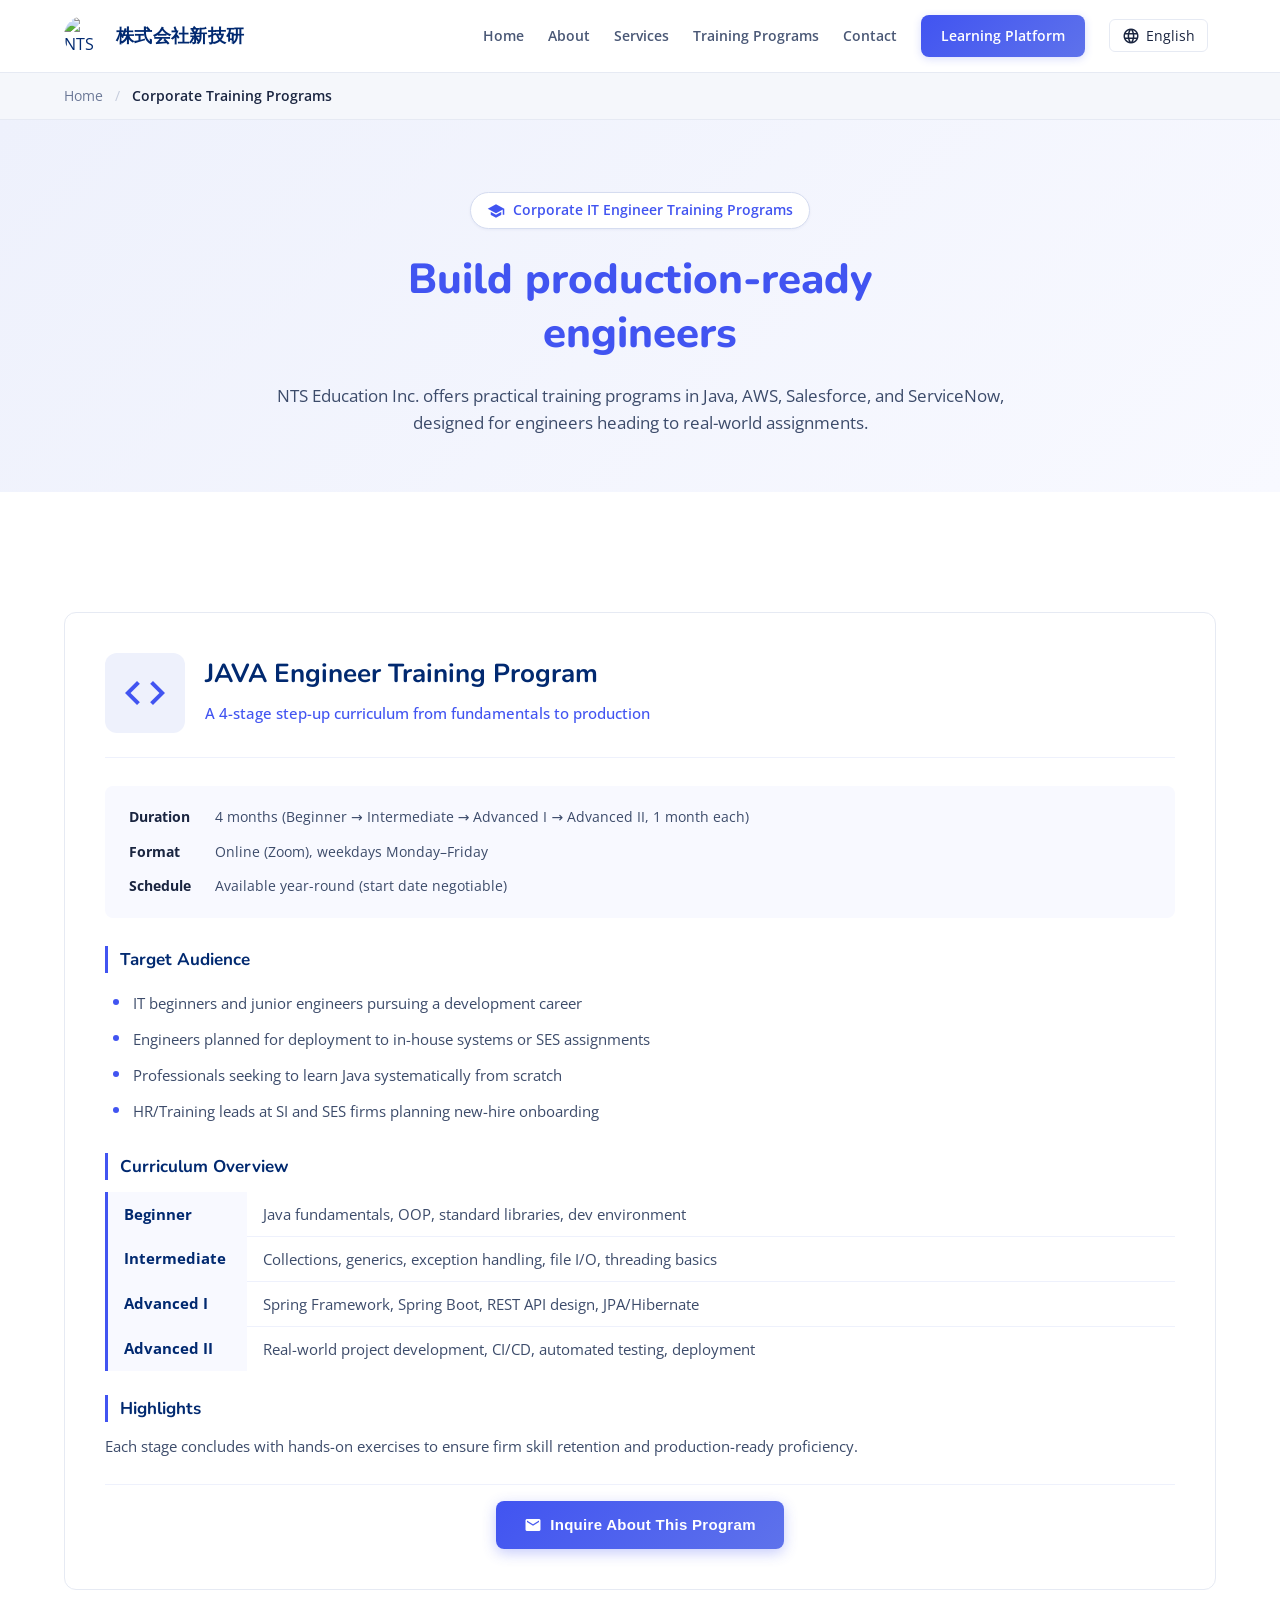
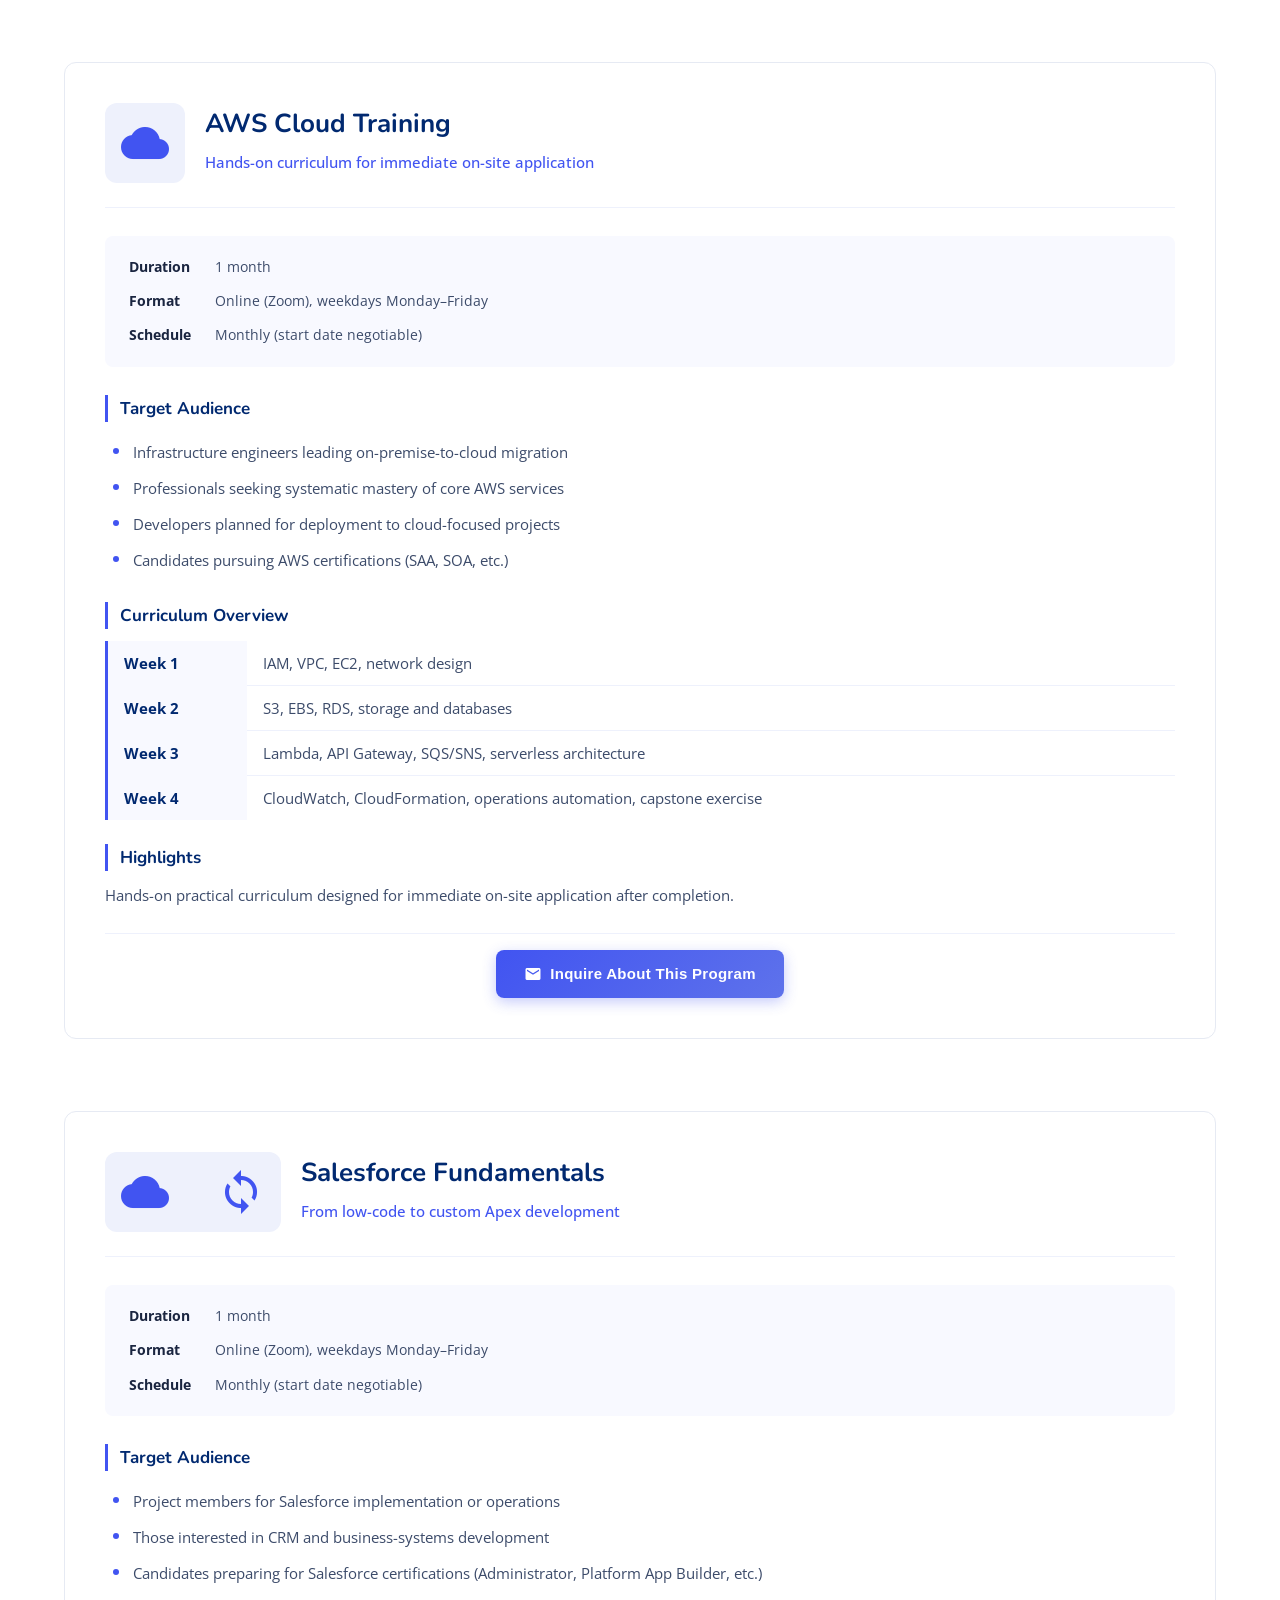
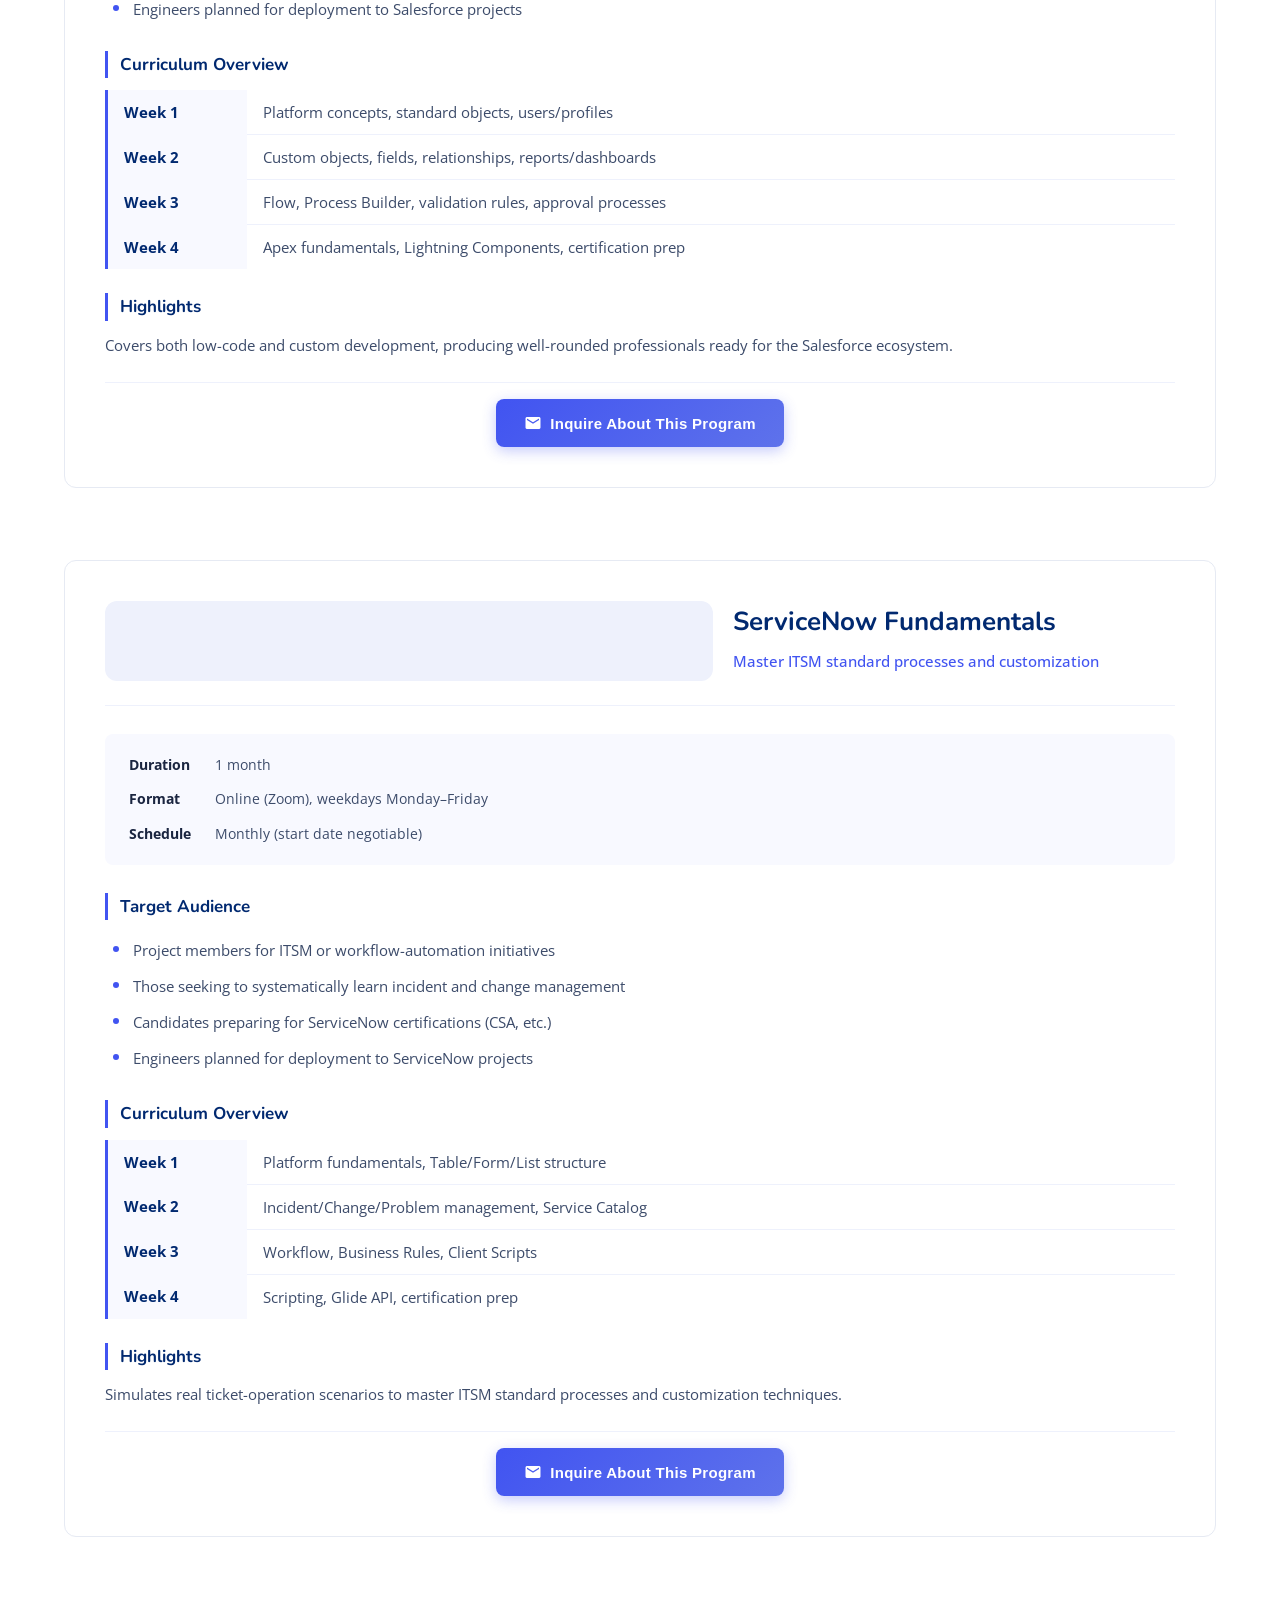
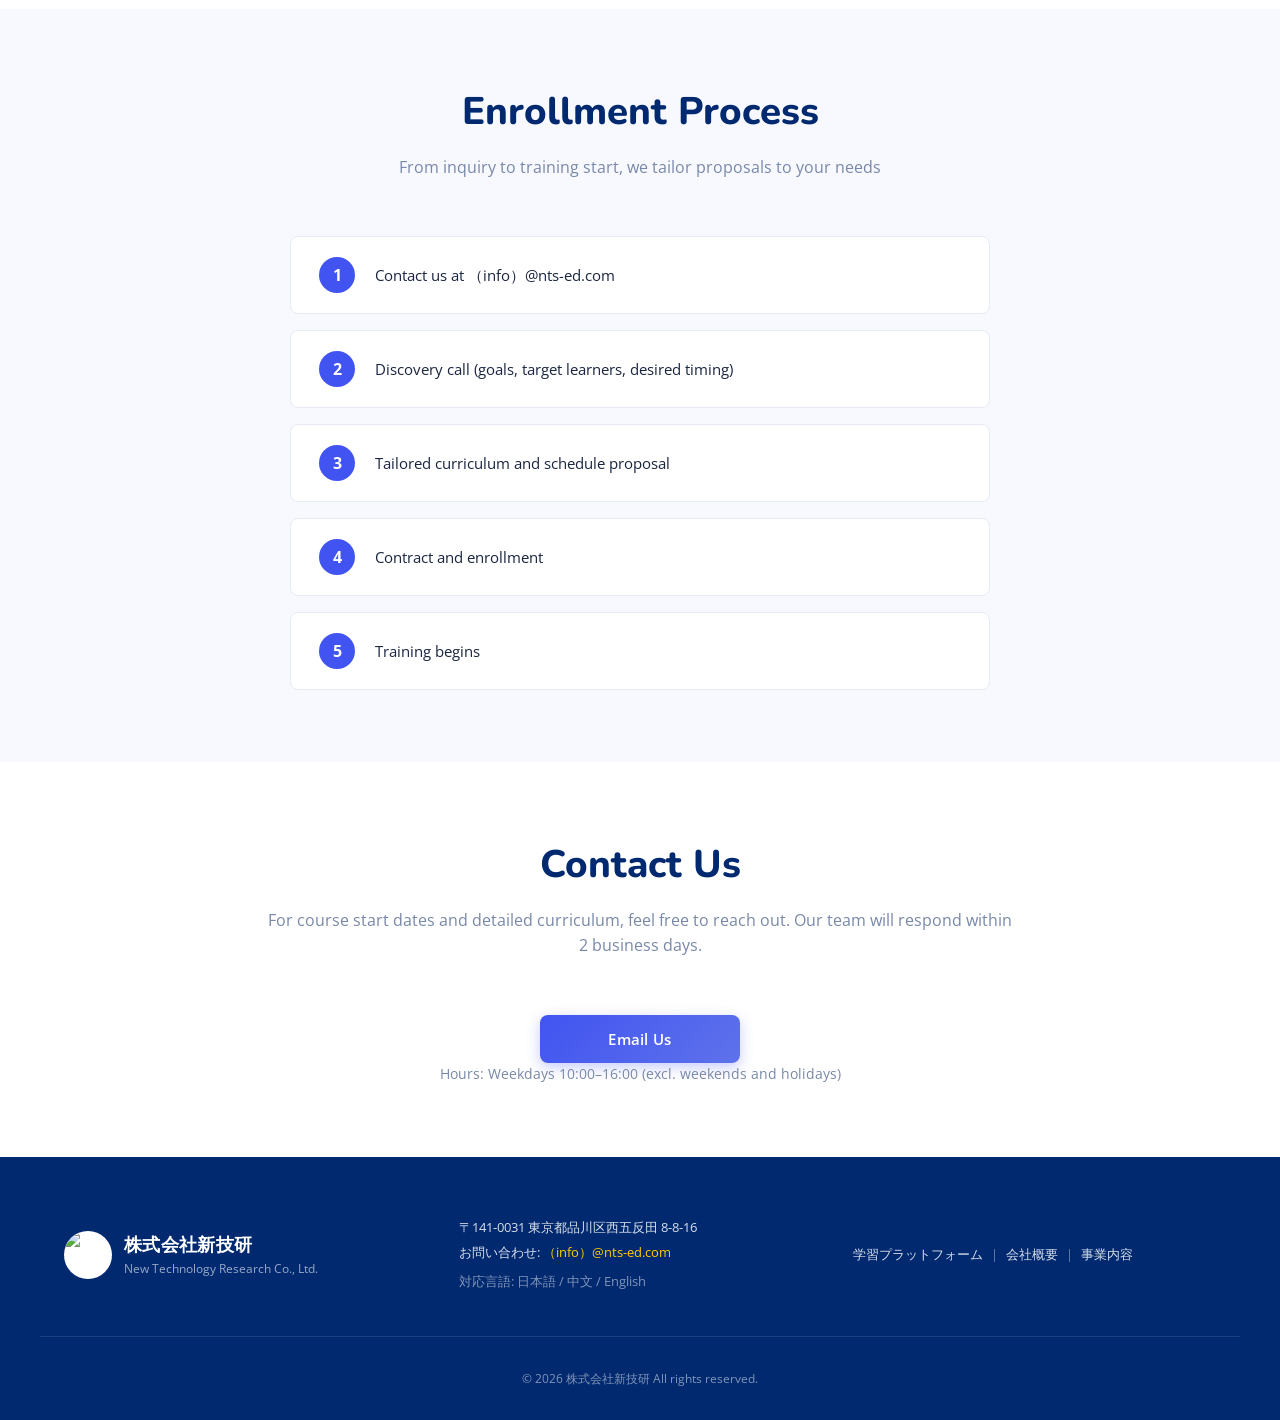
==== commit adf795fe: "chore(training): disable per-course CTA, obfuscate email display, drop "約" - Per-course "この研修について問い合" ====
--- a/training-programs.html
+++ b/training-programs.html
@@ -268,7 +268,7 @@
       </div>
       <div class="footer-info">
         <p>〒141-0031 東京都品川区西五反田 8-8-16</p>
-        <p>お問い合わせ: <a href="mailto:info@nts-ed.com">info&#64;nts-ed.com</a></p>
+        <p>お問い合わせ: <a href="mailto:info@nts-ed.com">（info）@nts-ed.com</a></p>
         <p class="footer-meta">対応言語: 日本語 / 中文 / English</p>
       </div>
       <div class="footer-links">
